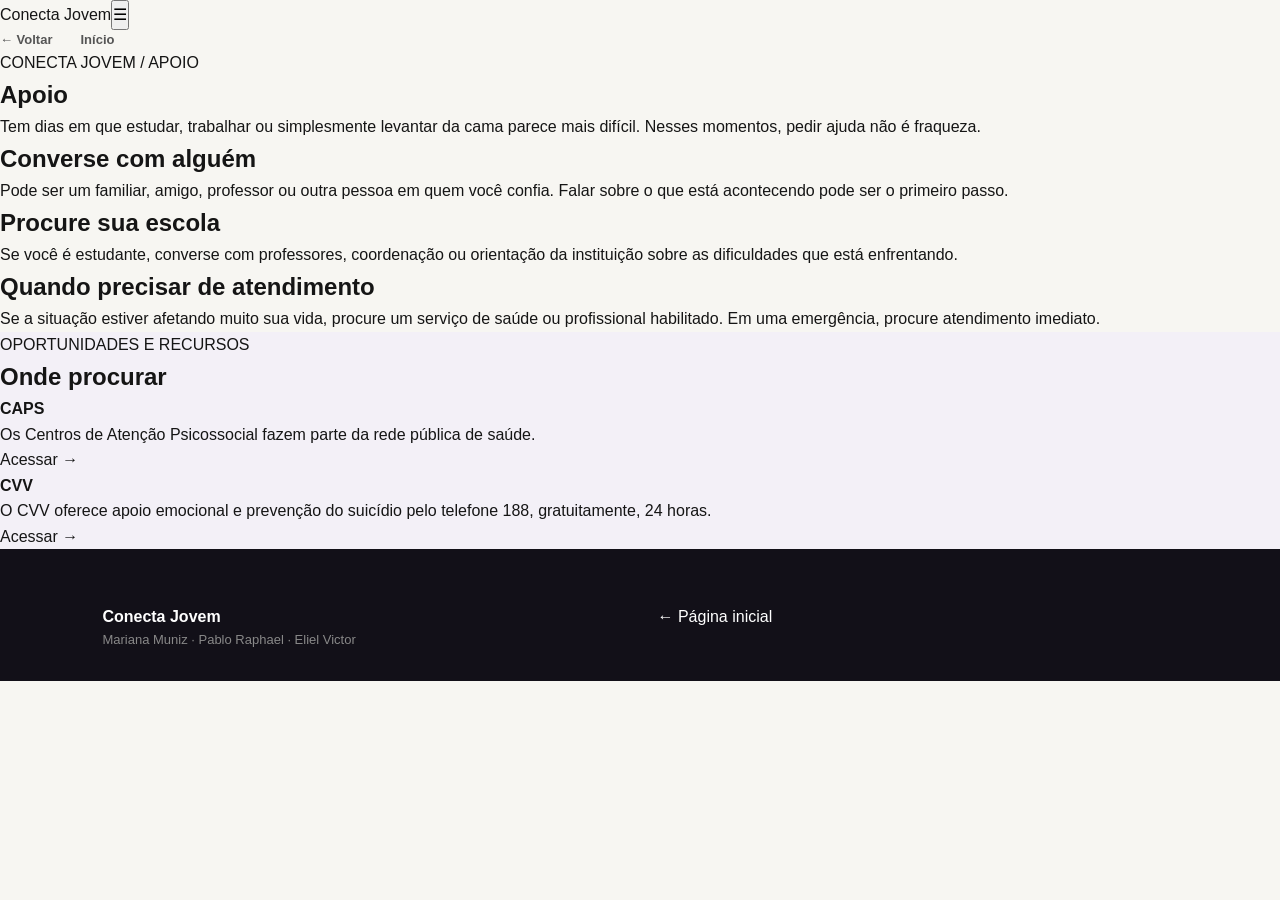
==== apoio.html @ 46959225 "Add files via upload" ====
<!DOCTYPE html>
<html lang="pt-BR"><head><meta charset="UTF-8"><meta name="viewport" content="width=device-width,initial-scale=1.0">
<title>Apoio · Conecta Jovem</title><link rel="stylesheet" href="style.css"></head>
<body>
<header><a class="brand" href="index.html">Conecta Jovem</a><button class="hamb" onclick="document.querySelector('nav').classList.toggle('open')">☰</button>
<nav><a href="index.html#caminhos">← Voltar</a><a href="index.html">Início</a></nav></header>
<main><section class="inner-hero"><p class="tag">CONECTA JOVEM / APOIO</p><h1>Apoio</h1><p>Tem dias em que estudar, trabalhar ou simplesmente levantar da cama parece mais difícil. Nesses momentos, pedir ajuda não é fraqueza.</p></section>
<div class="content-wrap"><section class="content-section"><h2>Converse com alguém</h2><p>Pode ser um familiar, amigo, professor ou outra pessoa em quem você confia. Falar sobre o que está acontecendo pode ser o primeiro passo.</p></section><section class="content-section"><h2>Procure sua escola</h2><p>Se você é estudante, converse com professores, coordenação ou orientação da instituição sobre as dificuldades que está enfrentando.</p></section><section class="content-section"><h2>Quando precisar de atendimento</h2><p>Se a situação estiver afetando muito sua vida, procure um serviço de saúde ou profissional habilitado. Em uma emergência, procure atendimento imediato.</p></section><section class="opportunities"><p class="tag">OPORTUNIDADES E RECURSOS</p><h2>Onde procurar</h2><div class="op"><div><b>CAPS</b><p>Os Centros de Atenção Psicossocial fazem parte da rede pública de saúde.</p></div><a href="https://www.gov.br/saude/pt-br/composicao/saes/desmad/caps" target="_blank" rel="noopener">Acessar →</a></div><div class="op"><div><b>CVV</b><p>O CVV oferece apoio emocional e prevenção do suicídio pelo telefone 188, gratuitamente, 24 horas.</p></div><a href="https://www.cvv.org.br/" target="_blank" rel="noopener">Acessar →</a></div></section></div></main>
<footer><div><b>Conecta Jovem</b><p>Mariana Muniz · Pablo Raphael · Eliel Victor</p></div><a href="index.html">← Página inicial</a></footer>
</body></html>
---- style.css ----
*{box-sizing:border-box;margin:0;padding:0}
:root{--bg:#f7f6f2;--ink:#151515;--muted:#666;--accent:#8b5cf6;--accent2:#c4a1ff;--dark:#121018;--card:#fff;--line:#ddd8e5}
html{scroll-behavior:smooth}
body{font-family:Inter,Arial,sans-serif;background:var(--bg);color:var(--ink);line-height:1.6}
a{text-decoration:none;color:inherit}
button{font:inherit}
.header{height:76px;display:flex;align-items:center;justify-content:space-between;padding:0 6%;position:sticky;top:0;background:rgba(247,246,242,.92);backdrop-filter:blur(14px);z-index:20;border-bottom:1px solid rgba(0,0,0,.06)}
.logo{font-weight:800;font-size:19px;letter-spacing:-.6px}.logo span{color:var(--accent);margin-right:6px}
nav{display:flex;gap:28px;font-size:13px;font-weight:600;color:#555}nav a:hover{color:var(--accent)}
.menu-btn{display:none;border:0;background:none;font-size:25px}
.hero{min-height:calc(100vh - 76px);display:grid;grid-template-columns:1.15fr .85fr;align-items:center;padding:70px 8%;gap:50px;overflow:hidden}
.eyebrow,.section-tag{font-size:11px;letter-spacing:2px;font-weight:800;color:var(--accent);margin-bottom:18px}
.hero h1{font-size:clamp(42px,6vw,78px);line-height:1.02;letter-spacing:-4px;max-width:850px}.hero h1 span,h2 span{color:var(--accent)}
.hero p{max-width:650px;color:#666;font-size:17px;margin:25px 0 30px}
.hero-actions{display:flex;gap:12px;flex-wrap:wrap}.btn{display:inline-block;padding:14px 21px;border-radius:12px;font-weight:700;font-size:14px;transition:.2s}.btn:hover{transform:translateY(-2px)}
.primary{background:var(--ink);color:#fff}.secondary{border:1px solid #ccc;background:#fff}.light{background:#fff;color:#151515}
.hero-stats{display:flex;gap:42px;margin-top:50px}.hero-stats strong{display:block;font-size:26px}.hero-stats small{color:#777}
.hero-art{height:500px;position:relative;display:flex;align-items:center;justify-content:center}.orb{position:absolute;border-radius:50%;filter:blur(1px)}.orb1{width:370px;height:370px;background:linear-gradient(145deg,#e9ddff,#b68cff);right:8%;top:12%;opacity:.8}.orb2{width:210px;height:210px;background:#19151f;left:8%;bottom:7%}
.quote-card{position:relative;width:min(330px,80%);padding:35px;background:rgba(255,255,255,.9);box-shadow:0 25px 70px rgba(40,20,70,.18);border-radius:20px;transform:rotate(-4deg)}.quote-card>span{font-size:65px;color:var(--accent);line-height:.5}.quote-card p{font-size:20px;font-weight:700;line-height:1.3;color:#222}.quote-card .line{height:1px;background:#ddd;margin:25px 0 12px}.quote-card small{font-size:9px;letter-spacing:2px;font-weight:800}
.section{padding:110px 8%}.problem{background:#fff}.two-col{display:grid;grid-template-columns:1fr 1fr;gap:90px;align-items:start}.two-col h2,.section-head h2{font-size:clamp(34px,4.2vw,58px);line-height:1.05;letter-spacing:-2.5px}.lead{font-size:19px;font-weight:600;margin-bottom:18px}.two-col p:not(.lead){color:#666}
.factor-grid{display:grid;grid-template-columns:repeat(3,1fr);gap:12px;margin-top:65px}.factor{padding:25px;border:1px solid var(--line);border-radius:16px;display:flex;flex-direction:column;font-size:24px;background:#fafafa}.factor b{font-size:15px;margin-top:13px}.factor small{font-size:12px;color:#888}
.dark{background:var(--dark);color:#fff}.dark .section-tag{color:#b997ff}.section-head{display:flex;justify-content:space-between;gap:50px;align-items:end;margin-bottom:45px}.section-head p{max-width:390px;color:#aaa}
.path-grid{display:grid;grid-template-columns:repeat(3,1fr);gap:14px}.path-card{border:1px solid #302a39;background:#1b1721;color:#fff;text-align:left;padding:30px;border-radius:17px;cursor:pointer;transition:.25s}.path-card:hover{border-color:#9a6bff;transform:translateY(-4px);background:#211b2a}.path-card:first-letter{font-size:28px}.path-card strong{display:block;font-size:19px;margin-top:22px}.path-card small{color:#9e98a8}
.result-box{display:flex;gap:20px;align-items:center;margin-top:30px;padding:25px;border-radius:16px;background:#1b1721;border:1px dashed #4a4056}.result-icon{width:48px;height:48px;border-radius:14px;background:#2c2338;display:grid;place-items:center;color:#b997ff}.result-box small{font-size:9px;letter-spacing:1.5px;color:#9e98a8}.result-box h3{margin:2px 0}.result-box p{color:#aaa;font-size:14px}
.opportunities{background:#f3f0f7}.idea-list{display:grid;grid-template-columns:1fr 1fr;gap:0;margin-top:55px}.idea-list article{display:flex;gap:22px;padding:30px 15px;border-top:1px solid #d8d1df}.idea-list span{font-size:12px;color:var(--accent);font-weight:800}.idea-list h3{font-size:18px;margin-bottom:5px}.idea-list p{color:#777;font-size:14px}
.support{display:grid;grid-template-columns:1.5fr .8fr;gap:60px;background:#fff}.support-card{background:#17131d;color:#fff;border-radius:25px;padding:55px}.support-card h2{font-size:clamp(38px,5vw,65px);line-height:1.02;letter-spacing:-3px}.support-card p{max-width:700px;color:#b9b2c2;margin:25px 0}.support-note{font-size:11px;color:#8e8797;border-top:1px solid #39313f;padding-top:18px}.support-side{display:grid;gap:15px}.mini-card{padding:30px;border:1px solid var(--line);border-radius:18px}.mini-card strong{font-size:28px}.mini-card h3{margin:10px 0 3px}.mini-card p{color:#777;font-size:14px}
.project{background:#f7f6f2}.benefits{display:grid;grid-template-columns:repeat(4,1fr);gap:12px;margin-top:65px}.benefits div{background:#fff;border:1px solid var(--line);padding:25px;border-radius:15px}.benefits b{display:block;color:var(--accent);font-size:12px;margin-bottom:30px}.benefits span{font-weight:700}
.cta{padding:85px 8%;background:var(--accent);color:#fff;display:flex;justify-content:space-between;align-items:center;gap:30px}.cta .section-tag{color:#ddd}.cta h2{font-size:clamp(28px,4vw,52px);line-height:1.05;letter-spacing:-2px}.cta h2 span{color:#fff}
footer{padding:55px 8% 30px;background:#121018;color:#fff;display:grid;grid-template-columns:1fr 1fr;gap:35px}footer p{color:#888;font-size:13px}.footer-links{display:flex;gap:22px;justify-content:flex-end;flex-wrap:wrap;color:#aaa;font-size:13px}.copy{grid-column:1/-1;border-top:1px solid #2a2630;padding-top:20px;font-size:11px}
.modal{display:none;position:fixed;inset:0;background:rgba(0,0,0,.6);z-index:50;align-items:center;justify-content:center;padding:20px}.modal.open{display:flex}.modal-box{background:#fff;border-radius:20px;padding:40px;max-width:520px;width:100%;position:relative}.modal-box button{position:absolute;right:18px;top:12px;border:0;background:none;font-size:30px;cursor:pointer}.modal-box h3{font-size:28px;margin-bottom:10px}.modal-box p{color:#666}
@media(max-width:800px){nav{display:none;position:absolute;top:76px;left:0;right:0;background:#fff;padding:20px 8%;flex-direction:column;gap:16px;box-shadow:0 15px 30px #0001}.header nav.show{display:flex}.menu-btn{display:block}.hero{grid-template-columns:1fr;padding-top:55px}.hero-art{height:350px}.two-col,.support{grid-template-columns:1fr;gap:35px}.factor-grid,.path-grid{grid-template-columns:1fr 1fr}.section-head{display:block}.section-head p{margin-top:20px}.idea-list{grid-template-columns:1fr}.benefits{grid-template-columns:1fr 1fr}.cta{display:block}.cta .btn{margin-top:25px}footer{grid-template-columns:1fr}.footer-links{justify-content:flex-start}.copy{grid-column:auto}}
@media(max-width:500px){.hero{padding-left:6%;padding-right:6%}.section{padding:75px 6%}.factor-grid,.path-grid,.benefits{grid-template-columns:1fr}.hero h1{letter-spacing:-2.5px}.hero-stats{gap:20px}.support-card{padding:35px 25px}}
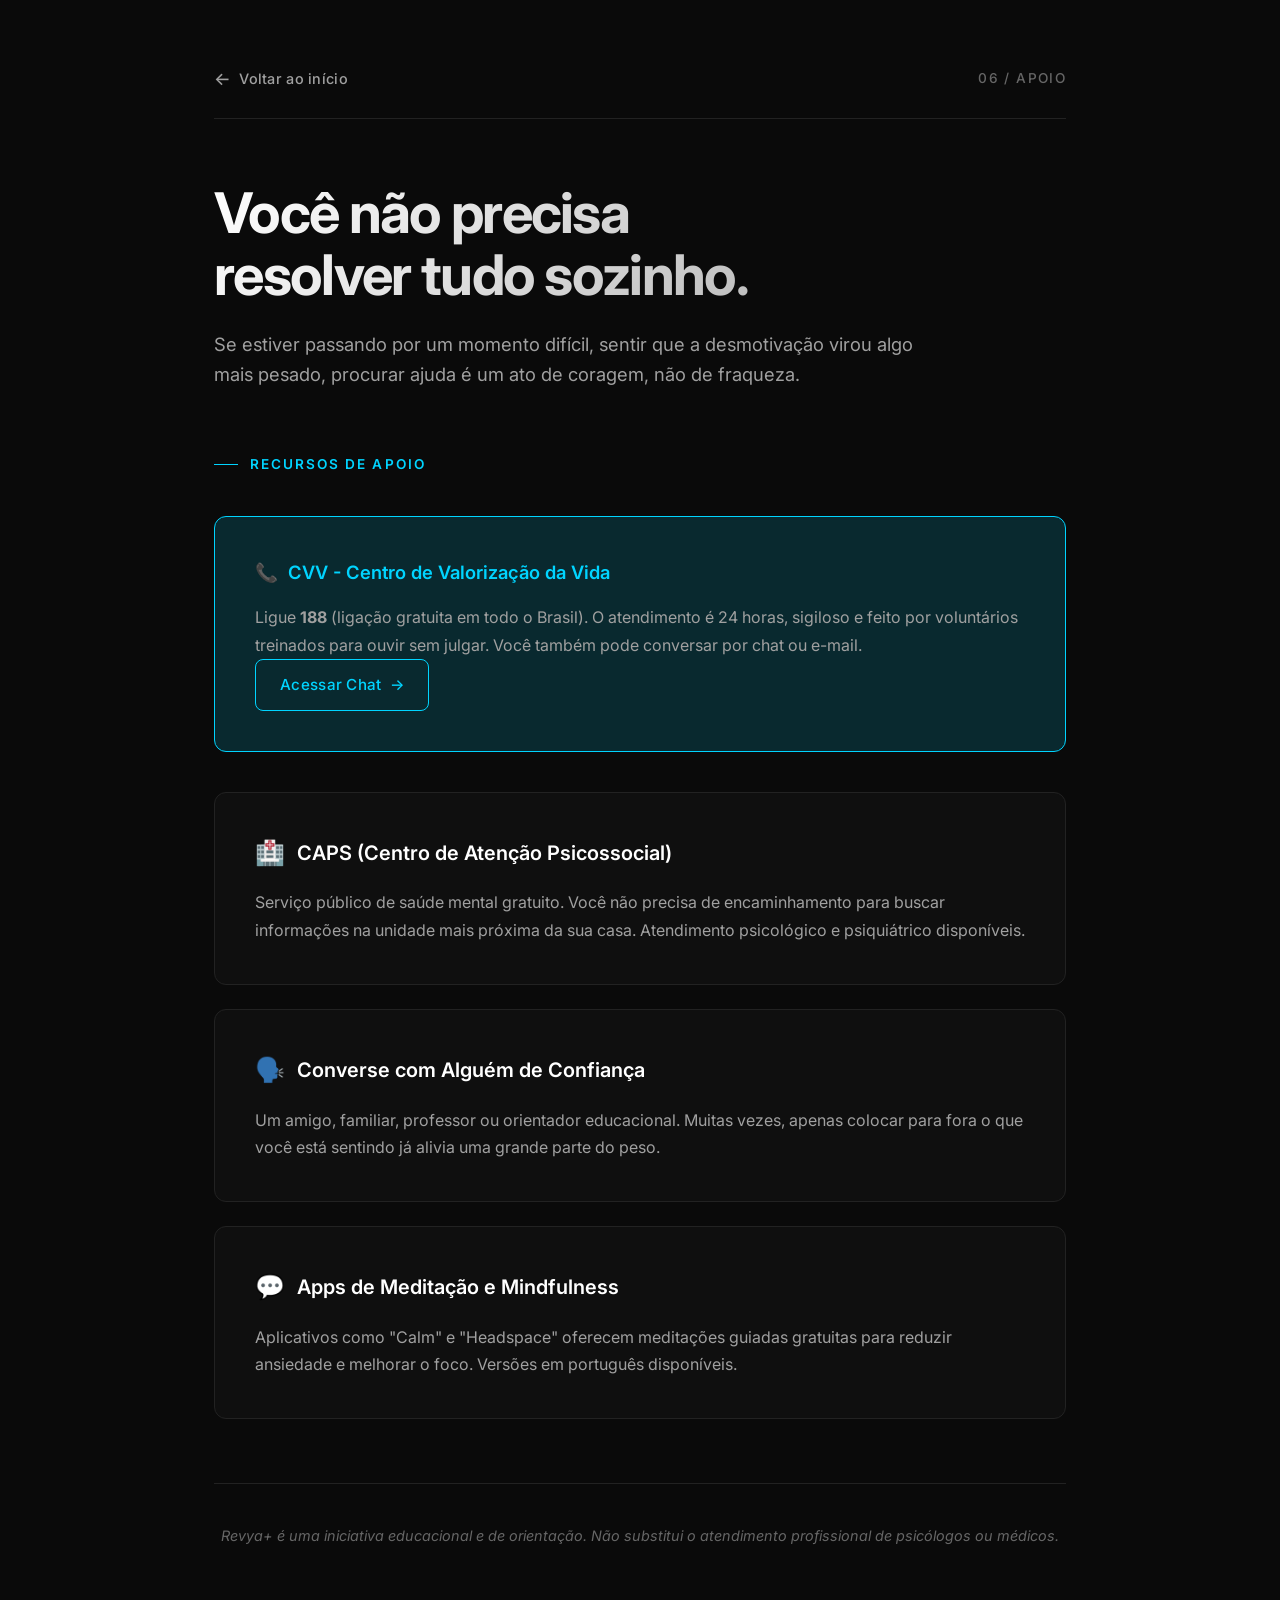
==== commit 1b2ca2a6: "Update apoio.html" ====
--- a/apoio.html
+++ b/apoio.html
@@ -1,10 +1,52 @@
 <!DOCTYPE html>
-<html lang="pt-BR"><head><meta charset="UTF-8"><meta name="viewport" content="width=device-width,initial-scale=1.0">
-<title>Apoio · Conecta Jovem</title><link rel="stylesheet" href="style.css"></head>
+<html lang="pt-BR">
+<head>
+    <meta charset="UTF-8">
+    <meta name="viewport" content="width=device-width, initial-scale=1.0">
+    <meta name="description" content="Recursos de apoio e saúde mental">
+    <title>Apoio | Revya+</title>
+    <link rel="stylesheet" href="style.css">
+</head>
 <body>
-<header><a class="brand" href="index.html">Conecta Jovem</a><button class="hamb" onclick="document.querySelector('nav').classList.toggle('open')">☰</button>
-<nav><a href="index.html#caminhos">← Voltar</a><a href="index.html">Início</a></nav></header>
-<main><section class="inner-hero"><p class="tag">CONECTA JOVEM / APOIO</p><h1>Apoio</h1><p>Tem dias em que estudar, trabalhar ou simplesmente levantar da cama parece mais difícil. Nesses momentos, pedir ajuda não é fraqueza.</p></section>
-<div class="content-wrap"><section class="content-section"><h2>Converse com alguém</h2><p>Pode ser um familiar, amigo, professor ou outra pessoa em quem você confia. Falar sobre o que está acontecendo pode ser o primeiro passo.</p></section><section class="content-section"><h2>Procure sua escola</h2><p>Se você é estudante, converse com professores, coordenação ou orientação da instituição sobre as dificuldades que está enfrentando.</p></section><section class="content-section"><h2>Quando precisar de atendimento</h2><p>Se a situação estiver afetando muito sua vida, procure um serviço de saúde ou profissional habilitado. Em uma emergência, procure atendimento imediato.</p></section><section class="opportunities"><p class="tag">OPORTUNIDADES E RECURSOS</p><h2>Onde procurar</h2><div class="op"><div><b>CAPS</b><p>Os Centros de Atenção Psicossocial fazem parte da rede pública de saúde.</p></div><a href="https://www.gov.br/saude/pt-br/composicao/saes/desmad/caps" target="_blank" rel="noopener">Acessar →</a></div><div class="op"><div><b>CVV</b><p>O CVV oferece apoio emocional e prevenção do suicídio pelo telefone 188, gratuitamente, 24 horas.</p></div><a href="https://www.cvv.org.br/" target="_blank" rel="noopener">Acessar →</a></div></section></div></main>
-<footer><div><b>Conecta Jovem</b><p>Mariana Muniz · Pablo Raphael · Eliel Victor</p></div><a href="index.html">← Página inicial</a></footer>
-</body></html>+    <div class="container">
+        <nav class="nav-header">
+            <a href="index.html" class="back-link">Voltar ao início</a>
+            <span class="page-indicator">06 / Apoio</span>
+        </nav>
+
+        <section class="hero">
+            <h1>Você não precisa<br>resolver tudo sozinho.</h1>
+            <p class="subtitle">Se estiver passando por um momento difícil, sentir que a desmotivação virou algo mais pesado, procurar ajuda é um ato de coragem, não de fraqueza.</p>
+        </section>
+
+        <section class="section">
+            <h2 class="section-title">Recursos de Apoio</h2>
+            
+            <div class="callout">
+                <h3><span>📞</span> CVV - Centro de Valorização da Vida</h3>
+                <p>Ligue <strong>188</strong> (ligação gratuita em todo o Brasil). O atendimento é 24 horas, sigiloso e feito por voluntários treinados para ouvir sem julgar. Você também pode conversar por chat ou e-mail.</p>
+                <a href="https://www.cvv.org.br/" target="_blank" class="btn-primary">Acessar Chat</a>
+            </div>
+
+            <div class="content-card">
+                <h3><span class="icon">🏥</span> CAPS (Centro de Atenção Psicossocial)</h3>
+                <p>Serviço público de saúde mental gratuito. Você não precisa de encaminhamento para buscar informações na unidade mais próxima da sua casa. Atendimento psicológico e psiquiátrico disponíveis.</p>
+            </div>
+
+            <div class="content-card">
+                <h3><span class="icon">🗣️</span> Converse com Alguém de Confiança</h3>
+                <p>Um amigo, familiar, professor ou orientador educacional. Muitas vezes, apenas colocar para fora o que você está sentindo já alivia uma grande parte do peso.</p>
+            </div>
+
+            <div class="content-card">
+                <h3><span class="icon">💬</span> Apps de Meditação e Mindfulness</h3>
+                <p>Aplicativos como "Calm" e "Headspace" oferecem meditações guiadas gratuitas para reduzir ansiedade e melhorar o foco. Versões em português disponíveis.</p>
+            </div>
+        </section>
+
+        <footer>
+            <p><em>Revya+ é uma iniciativa educacional e de orientação. Não substitui o atendimento profissional de psicólogos ou médicos.</em></p>
+        </footer>
+    </div>
+</body>
+</html>
--- a/style.css
+++ b/style.css
@@ -1,32 +1,367 @@
-*{box-sizing:border-box;margin:0;padding:0}
-:root{--bg:#f7f6f2;--ink:#151515;--muted:#666;--accent:#8b5cf6;--accent2:#c4a1ff;--dark:#121018;--card:#fff;--line:#ddd8e5}
-html{scroll-behavior:smooth}
-body{font-family:Inter,Arial,sans-serif;background:var(--bg);color:var(--ink);line-height:1.6}
-a{text-decoration:none;color:inherit}
-button{font:inherit}
-.header{height:76px;display:flex;align-items:center;justify-content:space-between;padding:0 6%;position:sticky;top:0;background:rgba(247,246,242,.92);backdrop-filter:blur(14px);z-index:20;border-bottom:1px solid rgba(0,0,0,.06)}
-.logo{font-weight:800;font-size:19px;letter-spacing:-.6px}.logo span{color:var(--accent);margin-right:6px}
-nav{display:flex;gap:28px;font-size:13px;font-weight:600;color:#555}nav a:hover{color:var(--accent)}
-.menu-btn{display:none;border:0;background:none;font-size:25px}
-.hero{min-height:calc(100vh - 76px);display:grid;grid-template-columns:1.15fr .85fr;align-items:center;padding:70px 8%;gap:50px;overflow:hidden}
-.eyebrow,.section-tag{font-size:11px;letter-spacing:2px;font-weight:800;color:var(--accent);margin-bottom:18px}
-.hero h1{font-size:clamp(42px,6vw,78px);line-height:1.02;letter-spacing:-4px;max-width:850px}.hero h1 span,h2 span{color:var(--accent)}
-.hero p{max-width:650px;color:#666;font-size:17px;margin:25px 0 30px}
-.hero-actions{display:flex;gap:12px;flex-wrap:wrap}.btn{display:inline-block;padding:14px 21px;border-radius:12px;font-weight:700;font-size:14px;transition:.2s}.btn:hover{transform:translateY(-2px)}
-.primary{background:var(--ink);color:#fff}.secondary{border:1px solid #ccc;background:#fff}.light{background:#fff;color:#151515}
-.hero-stats{display:flex;gap:42px;margin-top:50px}.hero-stats strong{display:block;font-size:26px}.hero-stats small{color:#777}
-.hero-art{height:500px;position:relative;display:flex;align-items:center;justify-content:center}.orb{position:absolute;border-radius:50%;filter:blur(1px)}.orb1{width:370px;height:370px;background:linear-gradient(145deg,#e9ddff,#b68cff);right:8%;top:12%;opacity:.8}.orb2{width:210px;height:210px;background:#19151f;left:8%;bottom:7%}
-.quote-card{position:relative;width:min(330px,80%);padding:35px;background:rgba(255,255,255,.9);box-shadow:0 25px 70px rgba(40,20,70,.18);border-radius:20px;transform:rotate(-4deg)}.quote-card>span{font-size:65px;color:var(--accent);line-height:.5}.quote-card p{font-size:20px;font-weight:700;line-height:1.3;color:#222}.quote-card .line{height:1px;background:#ddd;margin:25px 0 12px}.quote-card small{font-size:9px;letter-spacing:2px;font-weight:800}
-.section{padding:110px 8%}.problem{background:#fff}.two-col{display:grid;grid-template-columns:1fr 1fr;gap:90px;align-items:start}.two-col h2,.section-head h2{font-size:clamp(34px,4.2vw,58px);line-height:1.05;letter-spacing:-2.5px}.lead{font-size:19px;font-weight:600;margin-bottom:18px}.two-col p:not(.lead){color:#666}
-.factor-grid{display:grid;grid-template-columns:repeat(3,1fr);gap:12px;margin-top:65px}.factor{padding:25px;border:1px solid var(--line);border-radius:16px;display:flex;flex-direction:column;font-size:24px;background:#fafafa}.factor b{font-size:15px;margin-top:13px}.factor small{font-size:12px;color:#888}
-.dark{background:var(--dark);color:#fff}.dark .section-tag{color:#b997ff}.section-head{display:flex;justify-content:space-between;gap:50px;align-items:end;margin-bottom:45px}.section-head p{max-width:390px;color:#aaa}
-.path-grid{display:grid;grid-template-columns:repeat(3,1fr);gap:14px}.path-card{border:1px solid #302a39;background:#1b1721;color:#fff;text-align:left;padding:30px;border-radius:17px;cursor:pointer;transition:.25s}.path-card:hover{border-color:#9a6bff;transform:translateY(-4px);background:#211b2a}.path-card:first-letter{font-size:28px}.path-card strong{display:block;font-size:19px;margin-top:22px}.path-card small{color:#9e98a8}
-.result-box{display:flex;gap:20px;align-items:center;margin-top:30px;padding:25px;border-radius:16px;background:#1b1721;border:1px dashed #4a4056}.result-icon{width:48px;height:48px;border-radius:14px;background:#2c2338;display:grid;place-items:center;color:#b997ff}.result-box small{font-size:9px;letter-spacing:1.5px;color:#9e98a8}.result-box h3{margin:2px 0}.result-box p{color:#aaa;font-size:14px}
-.opportunities{background:#f3f0f7}.idea-list{display:grid;grid-template-columns:1fr 1fr;gap:0;margin-top:55px}.idea-list article{display:flex;gap:22px;padding:30px 15px;border-top:1px solid #d8d1df}.idea-list span{font-size:12px;color:var(--accent);font-weight:800}.idea-list h3{font-size:18px;margin-bottom:5px}.idea-list p{color:#777;font-size:14px}
-.support{display:grid;grid-template-columns:1.5fr .8fr;gap:60px;background:#fff}.support-card{background:#17131d;color:#fff;border-radius:25px;padding:55px}.support-card h2{font-size:clamp(38px,5vw,65px);line-height:1.02;letter-spacing:-3px}.support-card p{max-width:700px;color:#b9b2c2;margin:25px 0}.support-note{font-size:11px;color:#8e8797;border-top:1px solid #39313f;padding-top:18px}.support-side{display:grid;gap:15px}.mini-card{padding:30px;border:1px solid var(--line);border-radius:18px}.mini-card strong{font-size:28px}.mini-card h3{margin:10px 0 3px}.mini-card p{color:#777;font-size:14px}
-.project{background:#f7f6f2}.benefits{display:grid;grid-template-columns:repeat(4,1fr);gap:12px;margin-top:65px}.benefits div{background:#fff;border:1px solid var(--line);padding:25px;border-radius:15px}.benefits b{display:block;color:var(--accent);font-size:12px;margin-bottom:30px}.benefits span{font-weight:700}
-.cta{padding:85px 8%;background:var(--accent);color:#fff;display:flex;justify-content:space-between;align-items:center;gap:30px}.cta .section-tag{color:#ddd}.cta h2{font-size:clamp(28px,4vw,52px);line-height:1.05;letter-spacing:-2px}.cta h2 span{color:#fff}
-footer{padding:55px 8% 30px;background:#121018;color:#fff;display:grid;grid-template-columns:1fr 1fr;gap:35px}footer p{color:#888;font-size:13px}.footer-links{display:flex;gap:22px;justify-content:flex-end;flex-wrap:wrap;color:#aaa;font-size:13px}.copy{grid-column:1/-1;border-top:1px solid #2a2630;padding-top:20px;font-size:11px}
-.modal{display:none;position:fixed;inset:0;background:rgba(0,0,0,.6);z-index:50;align-items:center;justify-content:center;padding:20px}.modal.open{display:flex}.modal-box{background:#fff;border-radius:20px;padding:40px;max-width:520px;width:100%;position:relative}.modal-box button{position:absolute;right:18px;top:12px;border:0;background:none;font-size:30px;cursor:pointer}.modal-box h3{font-size:28px;margin-bottom:10px}.modal-box p{color:#666}
-@media(max-width:800px){nav{display:none;position:absolute;top:76px;left:0;right:0;background:#fff;padding:20px 8%;flex-direction:column;gap:16px;box-shadow:0 15px 30px #0001}.header nav.show{display:flex}.menu-btn{display:block}.hero{grid-template-columns:1fr;padding-top:55px}.hero-art{height:350px}.two-col,.support{grid-template-columns:1fr;gap:35px}.factor-grid,.path-grid{grid-template-columns:1fr 1fr}.section-head{display:block}.section-head p{margin-top:20px}.idea-list{grid-template-columns:1fr}.benefits{grid-template-columns:1fr 1fr}.cta{display:block}.cta .btn{margin-top:25px}footer{grid-template-columns:1fr}.footer-links{justify-content:flex-start}.copy{grid-column:auto}}
-@media(max-width:500px){.hero{padding-left:6%;padding-right:6%}.section{padding:75px 6%}.factor-grid,.path-grid,.benefits{grid-template-columns:1fr}.hero h1{letter-spacing:-2.5px}.hero-stats{gap:20px}.support-card{padding:35px 25px}}
+/* ===================================
+   DESMOTIVA-O | Design System
+   Moderno • Minimalista • Tecnológico
+   =================================== */
+
+@import url('https://fonts.googleapis.com/css2?family=Inter:wght@300;400;500;600;700&display=swap');
+
+:root {
+  /* Paleta Principal */
+  --bg-primary: #0A0A0A;
+  --bg-secondary: #111111;
+  --bg-tertiary: #1A1A1A;
+  --bg-card: #0F0F0F;
+  
+  /* Texto */
+  --text-primary: #FFFFFF;
+  --text-secondary: #A0A0A0;
+  --text-tertiary: #666666;
+  
+  /* Accent */
+  --accent: #00D4FF;
+  --accent-hover: #00B8E6;
+  --accent-glow: rgba(0, 212, 255, 0.15);
+  
+  /* Bordas e Divisores */
+  --border: #222222;
+  --border-hover: #333333;
+  
+  /* Espaçamento */
+  --spacing-xs: 8px;
+  --spacing-sm: 16px;
+  --spacing-md: 24px;
+  --spacing-lg: 40px;
+  --spacing-xl: 64px;
+  
+  /* Tipografia */
+  --font-main: 'Inter', -apple-system, BlinkMacSystemFont, 'Segoe UI', sans-serif;
+  
+  /* Transições */
+  --transition: all 0.2s cubic-bezier(0.4, 0, 0.2, 1);
+}
+
+* {
+  margin: 0;
+  padding: 0;
+  box-sizing: border-box;
+}
+
+html {
+  scroll-behavior: smooth;
+}
+
+body {
+  font-family: var(--font-main);
+  background-color: var(--bg-primary);
+  color: var(--text-primary);
+  line-height: 1.7;
+  font-weight: 400;
+  -webkit-font-smoothing: antialiased;
+  -moz-osx-font-smoothing: grayscale;
+}
+
+/* Container Principal */
+.container {
+  max-width: 900px;
+  margin: 0 auto;
+  padding: var(--spacing-xl) var(--spacing-md);
+}
+
+/* Navegação */
+.nav-header {
+  display: flex;
+  align-items: center;
+  justify-content: space-between;
+  margin-bottom: var(--spacing-xl);
+  padding-bottom: var(--spacing-md);
+  border-bottom: 1px solid var(--border);
+}
+
+.back-link {
+  display: inline-flex;
+  align-items: center;
+  gap: 8px;
+  color: var(--text-secondary);
+  text-decoration: none;
+  font-size: 0.9rem;
+  font-weight: 500;
+  transition: var(--transition);
+  letter-spacing: 0.02em;
+}
+
+.back-link:hover {
+  color: var(--accent);
+}
+
+.back-link::before {
+  content: "←";
+  font-size: 1.1rem;
+}
+
+.page-indicator {
+  font-size: 0.85rem;
+  color: var(--text-tertiary);
+  text-transform: uppercase;
+  letter-spacing: 0.1em;
+  font-weight: 500;
+}
+
+/* Hero Section */
+.hero {
+  margin-bottom: var(--spacing-xl);
+}
+
+.hero h1 {
+  font-size: clamp(2.5rem, 5vw, 3.5rem);
+  font-weight: 700;
+  line-height: 1.1;
+  letter-spacing: -0.03em;
+  margin-bottom: var(--spacing-md);
+  background: linear-gradient(135deg, var(--text-primary) 0%, var(--text-secondary) 100%);
+  -webkit-background-clip: text;
+  -webkit-text-fill-color: transparent;
+  background-clip: text;
+}
+
+.hero .subtitle {
+  font-size: 1.15rem;
+  color: var(--text-secondary);
+  line-height: 1.6;
+  max-width: 700px;
+  font-weight: 400;
+}
+
+/* Seções */
+.section {
+  margin-bottom: var(--spacing-xl);
+}
+
+.section-title {
+  font-size: 0.85rem;
+  color: var(--accent);
+  text-transform: uppercase;
+  letter-spacing: 0.15em;
+  font-weight: 600;
+  margin-bottom: var(--spacing-lg);
+  display: flex;
+  align-items: center;
+  gap: 12px;
+}
+
+.section-title::before {
+  content: "";
+  width: 24px;
+  height: 1px;
+  background: var(--accent);
+}
+
+/* Cards de Conteúdo */
+.content-card {
+  background: var(--bg-card);
+  border: 1px solid var(--border);
+  border-radius: 12px;
+  padding: var(--spacing-lg);
+  margin-bottom: var(--spacing-md);
+  transition: var(--transition);
+  position: relative;
+  overflow: hidden;
+}
+
+.content-card::before {
+  content: "";
+  position: absolute;
+  top: 0;
+  left: 0;
+  width: 3px;
+  height: 100%;
+  background: var(--accent);
+  opacity: 0;
+  transition: var(--transition);
+}
+
+.content-card:hover {
+  border-color: var(--border-hover);
+  transform: translateY(-2px);
+}
+
+.content-card:hover::before {
+  opacity: 1;
+}
+
+.content-card h3 {
+  font-size: 1.25rem;
+  font-weight: 600;
+  margin-bottom: var(--spacing-sm);
+  color: var(--text-primary);
+  display: flex;
+  align-items: center;
+  gap: 12px;
+}
+
+.content-card h3 .icon {
+  font-size: 1.5rem;
+  filter: grayscale(0.3);
+}
+
+.content-card p {
+  color: var(--text-secondary);
+  line-height: 1.7;
+  font-size: 1rem;
+}
+
+/* Grid de Recursos */
+.resources-grid {
+  display: grid;
+  grid-template-columns: repeat(auto-fit, minmax(280px, 1fr));
+  gap: var(--spacing-md);
+  margin-top: var(--spacing-md);
+}
+
+.resource-card {
+  background: var(--bg-secondary);
+  border: 1px solid var(--border);
+  border-radius: 12px;
+  padding: var(--spacing-md);
+  transition: var(--transition);
+  display: flex;
+  flex-direction: column;
+}
+
+.resource-card:hover {
+  border-color: var(--accent);
+  background: var(--bg-tertiary);
+}
+
+.resource-card h4 {
+  font-size: 1.1rem;
+  font-weight: 600;
+  margin-bottom: var(--spacing-xs);
+  color: var(--text-primary);
+}
+
+.resource-card p {
+  color: var(--text-secondary);
+  font-size: 0.95rem;
+  line-height: 1.6;
+  margin-bottom: var(--spacing-md);
+  flex-grow: 1;
+}
+
+/* Botões */
+.btn-primary {
+  display: inline-flex;
+  align-items: center;
+  gap: 8px;
+  background: transparent;
+  color: var(--accent);
+  border: 1px solid var(--accent);
+  padding: 12px 24px;
+  border-radius: 8px;
+  text-decoration: none;
+  font-weight: 500;
+  font-size: 0.95rem;
+  transition: var(--transition);
+  letter-spacing: 0.02em;
+}
+
+.btn-primary:hover {
+  background: var(--accent);
+  color: var(--bg-primary);
+  transform: translateY(-1px);
+}
+
+.btn-primary::after {
+  content: "→";
+  transition: var(--transition);
+}
+
+.btn-primary:hover::after {
+  transform: translateX(4px);
+}
+
+/* Callout Box (para informações importantes) */
+.callout {
+  background: var(--accent-glow);
+  border: 1px solid var(--accent);
+  border-radius: 12px;
+  padding: var(--spacing-lg);
+  margin: var(--spacing-lg) 0;
+}
+
+.callout h3 {
+  color: var(--accent);
+  font-size: 1.15rem;
+  font-weight: 600;
+  margin-bottom: var(--spacing-sm);
+  display: flex;
+  align-items: center;
+  gap: 10px;
+}
+
+.callout p {
+  color: var(--text-secondary);
+  line-height: 1.7;
+}
+
+/* Footer */
+footer {
+  margin-top: var(--spacing-xl);
+  padding-top: var(--spacing-lg);
+  border-top: 1px solid var(--border);
+  text-align: center;
+}
+
+footer p {
+  color: var(--text-tertiary);
+  font-size: 0.9rem;
+  line-height: 1.6;
+}
+
+/* Responsivo */
+@media (max-width: 768px) {
+  .container {
+    padding: var(--spacing-lg) var(--spacing-sm);
+  }
+  
+  .hero h1 {
+    font-size: 2rem;
+  }
+  
+  .hero .subtitle {
+    font-size: 1rem;
+  }
+  
+  .content-card {
+    padding: var(--spacing-md);
+  }
+  
+  .resources-grid {
+    grid-template-columns: 1fr;
+  }
+  
+  .nav-header {
+    flex-direction: column;
+    align-items: flex-start;
+    gap: var(--spacing-sm);
+  }
+}
+
+/* Animações sutis */
+@keyframes fadeInUp {
+  from {
+    opacity: 0;
+    transform: translateY(20px);
+  }
+  to {
+    opacity: 1;
+    transform: translateY(0);
+  }
+}
+
+.hero, .content-card, .resource-card {
+  animation: fadeInUp 0.6s ease-out backwards;
+}
+
+.content-card:nth-child(1) { animation-delay: 0.1s; }
+.content-card:nth-child(2) { animation-delay: 0.2s; }
+.content-card:nth-child(3) { animation-delay: 0.3s; }
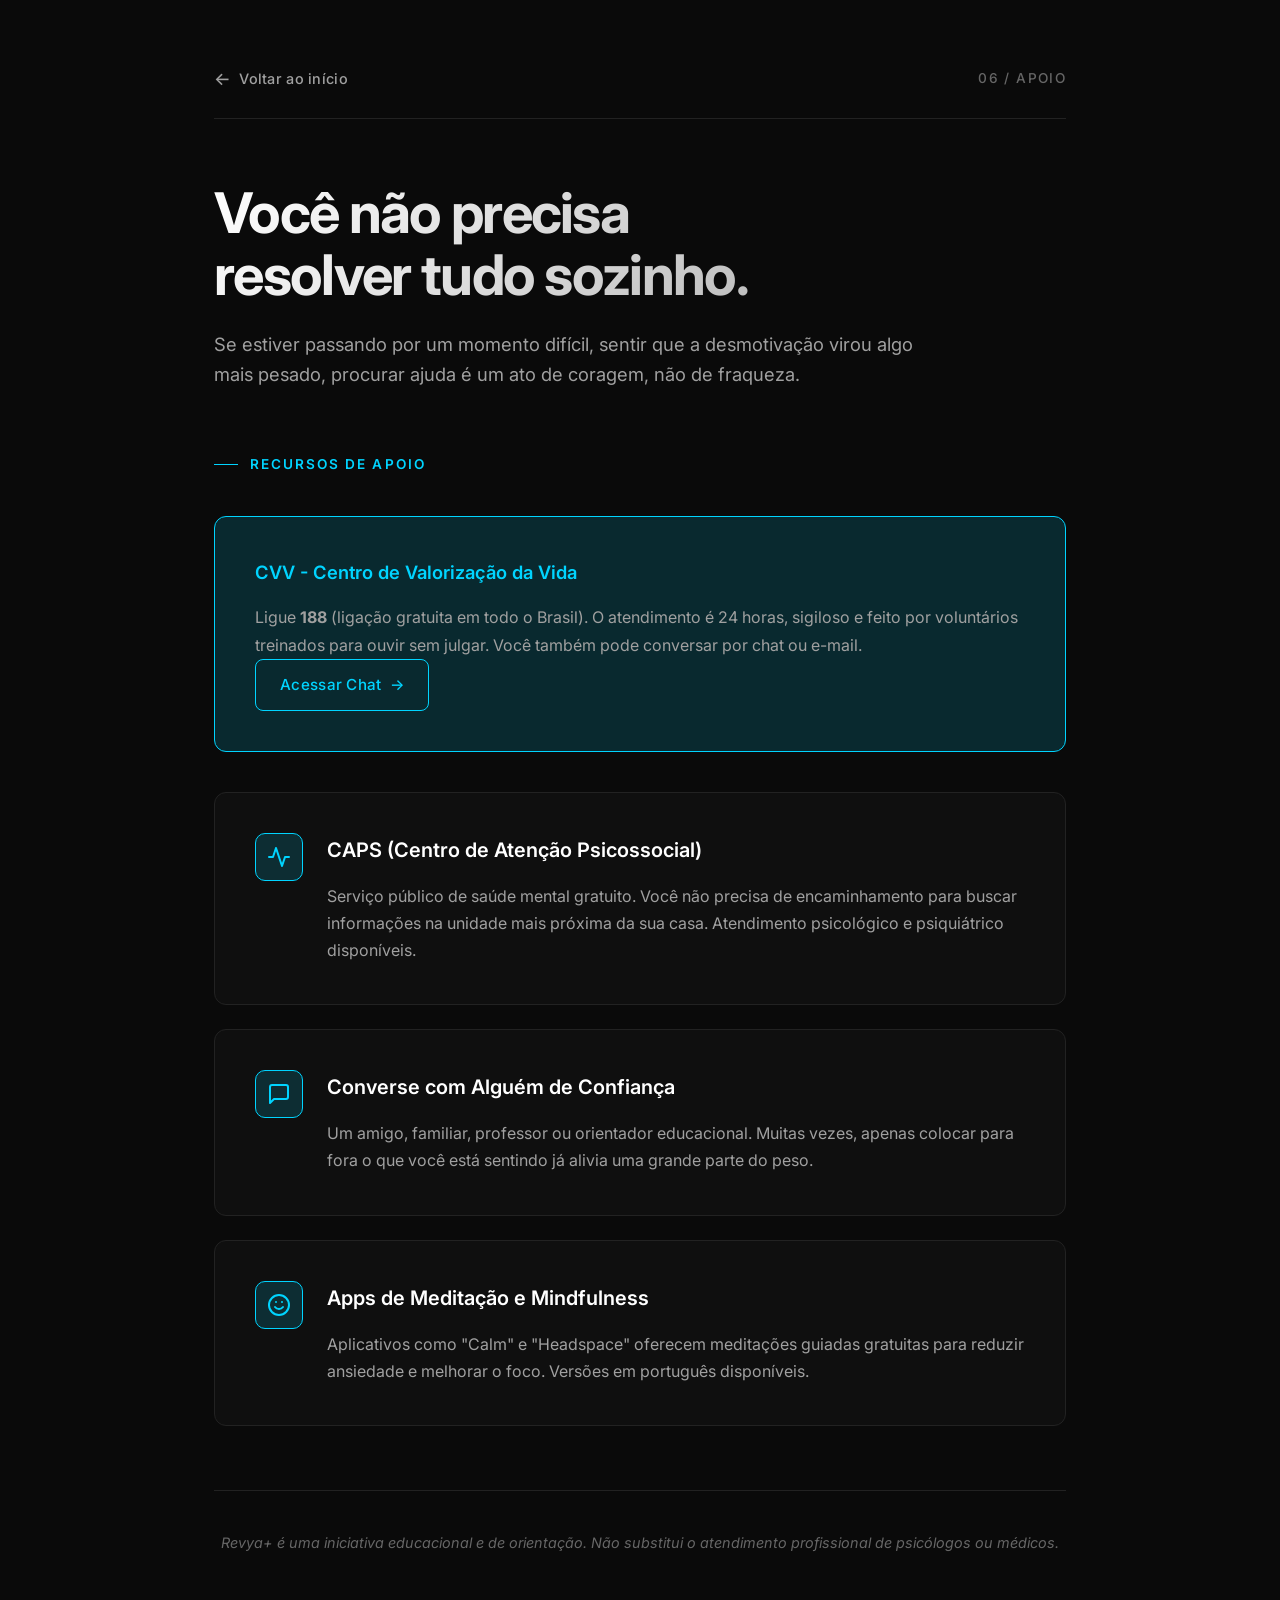
==== commit 179f6ef8: "Update apoio.html" ====
--- a/apoio.html
+++ b/apoio.html
@@ -23,24 +23,39 @@
             <h2 class="section-title">Recursos de Apoio</h2>
             
             <div class="callout">
-                <h3><span>📞</span> CVV - Centro de Valorização da Vida</h3>
+                <h3>CVV - Centro de Valorização da Vida</h3>
                 <p>Ligue <strong>188</strong> (ligação gratuita em todo o Brasil). O atendimento é 24 horas, sigiloso e feito por voluntários treinados para ouvir sem julgar. Você também pode conversar por chat ou e-mail.</p>
                 <a href="https://www.cvv.org.br/" target="_blank" class="btn-primary">Acessar Chat</a>
             </div>
 
             <div class="content-card">
-                <h3><span class="icon">🏥</span> CAPS (Centro de Atenção Psicossocial)</h3>
-                <p>Serviço público de saúde mental gratuito. Você não precisa de encaminhamento para buscar informações na unidade mais próxima da sua casa. Atendimento psicológico e psiquiátrico disponíveis.</p>
+                <div class="card-icon">
+                    <svg viewBox="0 0 24 24"><path d="M22 12h-4l-3 9L9 3l-3 9H2"/></svg>
+                </div>
+                <div class="card-content">
+                    <h3>CAPS (Centro de Atenção Psicossocial)</h3>
+                    <p>Serviço público de saúde mental gratuito. Você não precisa de encaminhamento para buscar informações na unidade mais próxima da sua casa. Atendimento psicológico e psiquiátrico disponíveis.</p>
+                </div>
             </div>
 
             <div class="content-card">
-                <h3><span class="icon">🗣️</span> Converse com Alguém de Confiança</h3>
-                <p>Um amigo, familiar, professor ou orientador educacional. Muitas vezes, apenas colocar para fora o que você está sentindo já alivia uma grande parte do peso.</p>
+                <div class="card-icon">
+                    <svg viewBox="0 0 24 24"><path d="M21 15a2 2 0 0 1-2 2H7l-4 4V5a2 2 0 0 1 2-2h14a2 2 0 0 1 2 2z"/></svg>
+                </div>
+                <div class="card-content">
+                    <h3>Converse com Alguém de Confiança</h3>
+                    <p>Um amigo, familiar, professor ou orientador educacional. Muitas vezes, apenas colocar para fora o que você está sentindo já alivia uma grande parte do peso.</p>
+                </div>
             </div>
 
             <div class="content-card">
-                <h3><span class="icon">💬</span> Apps de Meditação e Mindfulness</h3>
-                <p>Aplicativos como "Calm" e "Headspace" oferecem meditações guiadas gratuitas para reduzir ansiedade e melhorar o foco. Versões em português disponíveis.</p>
+                <div class="card-icon">
+                    <svg viewBox="0 0 24 24"><circle cx="12" cy="12" r="10"/><path d="M8 14s1.5 2 4 2 4-2 4-2"/><line x1="9" y1="9" x2="9.01" y2="9"/><line x1="15" y1="9" x2="15.01" y2="9"/></svg>
+                </div>
+                <div class="card-content">
+                    <h3>Apps de Meditação e Mindfulness</h3>
+                    <p>Aplicativos como "Calm" e "Headspace" oferecem meditações guiadas gratuitas para reduzir ansiedade e melhorar o foco. Versões em português disponíveis.</p>
+                </div>
             </div>
         </section>
 
--- a/style.css
+++ b/style.css
@@ -1,5 +1,5 @@
 /* ===================================
-   DESMOTIVA-O | Design System
+   REVYA+ | Design System
    Moderno • Minimalista • Tecnológico
    =================================== */
 
@@ -155,7 +155,7 @@
   background: var(--accent);
 }
 
-/* Cards de Conteúdo */
+/* Cards de Conteúdo - COM ÍCONES SVG */
 .content-card {
   background: var(--bg-card);
   border: 1px solid var(--border);
@@ -165,6 +165,8 @@
   transition: var(--transition);
   position: relative;
   overflow: hidden;
+  display: flex;
+  gap: var(--spacing-md);
 }
 
 .content-card::before {
@@ -188,19 +190,48 @@
   opacity: 1;
 }
 
+.card-icon {
+  flex-shrink: 0;
+  width: 48px;
+  height: 48px;
+  background: var(--accent-glow);
+  border: 1px solid var(--accent);
+  border-radius: 10px;
+  display: flex;
+  align-items: center;
+  justify-content: center;
+  transition: var(--transition);
+}
+
+.content-card:hover .card-icon {
+  background: var(--accent);
+  transform: scale(1.05);
+}
+
+.card-icon svg {
+  width: 24px;
+  height: 24px;
+  stroke: var(--accent);
+  fill: none;
+  stroke-width: 2;
+  stroke-linecap: round;
+  stroke-linejoin: round;
+  transition: var(--transition);
+}
+
+.content-card:hover .card-icon svg {
+  stroke: var(--bg-primary);
+}
+
+.card-content {
+  flex: 1;
+}
+
 .content-card h3 {
   font-size: 1.25rem;
   font-weight: 600;
   margin-bottom: var(--spacing-sm);
   color: var(--text-primary);
-  display: flex;
-  align-items: center;
-  gap: 12px;
-}
-
-.content-card h3 .icon {
-  font-size: 1.5rem;
-  filter: grayscale(0.3);
 }
 
 .content-card p {
@@ -279,7 +310,7 @@
   transform: translateX(4px);
 }
 
-/* Callout Box (para informações importantes) */
+/* Callout Box */
 .callout {
   background: var(--accent-glow);
   border: 1px solid var(--accent);
@@ -317,25 +348,187 @@
   line-height: 1.6;
 }
 
+/* ====================
+   PÁGINA PRINCIPAL
+   ==================== */
+
+/* Hero da Home */
+.home-hero {
+  text-align: center;
+  margin-bottom: var(--spacing-xl);
+  padding: var(--spacing-xl) 0;
+}
+
+.home-hero h1 {
+  font-size: clamp(3rem, 6vw, 4.5rem);
+  font-weight: 700;
+  line-height: 1.05;
+  letter-spacing: -0.04em;
+  margin-bottom: var(--spacing-md);
+  background: linear-gradient(135deg, var(--text-primary) 0%, var(--accent) 100%);
+  -webkit-background-clip: text;
+  -webkit-text-fill-color: transparent;
+  background-clip: text;
+}
+
+.home-hero .tagline {
+  font-size: 1.3rem;
+  color: var(--text-secondary);
+  line-height: 1.6;
+  max-width: 600px;
+  margin: 0 auto var(--spacing-lg);
+  font-weight: 300;
+}
+
+/* Grid de Categorias */
+.categories-grid {
+  display: grid;
+  grid-template-columns: repeat(auto-fit, minmax(250px, 1fr));
+  gap: var(--spacing-md);
+  margin-top: var(--spacing-lg);
+}
+
+.category-card {
+  background: var(--bg-card);
+  border: 1px solid var(--border);
+  border-radius: 12px;
+  padding: var(--spacing-lg);
+  text-decoration: none;
+  transition: var(--transition);
+  position: relative;
+  overflow: hidden;
+  display: flex;
+  flex-direction: column;
+}
+
+.category-card::before {
+  content: "";
+  position: absolute;
+  top: 0;
+  left: 0;
+  width: 100%;
+  height: 3px;
+  background: var(--accent);
+  transform: scaleX(0);
+  transform-origin: left;
+  transition: transform 0.3s ease;
+}
+
+.category-card:hover {
+  border-color: var(--accent);
+  transform: translateY(-4px);
+  background: var(--bg-secondary);
+}
+
+.category-card:hover::before {
+  transform: scaleX(1);
+}
+
+.category-number {
+  font-size: 0.85rem;
+  color: var(--accent);
+  font-weight: 600;
+  letter-spacing: 0.1em;
+  margin-bottom: var(--spacing-sm);
+}
+
+.category-card h3 {
+  font-size: 1.3rem;
+  font-weight: 600;
+  color: var(--text-primary);
+  margin-bottom: var(--spacing-sm);
+}
+
+.category-card p {
+  color: var(--text-secondary);
+  font-size: 0.95rem;
+  line-height: 1.6;
+  margin-bottom: var(--spacing-md);
+  flex-grow: 1;
+}
+
+.category-link {
+  color: var(--accent);
+  font-weight: 500;
+  font-size: 0.9rem;
+  display: inline-flex;
+  align-items: center;
+  gap: 6px;
+  transition: var(--transition);
+}
+
+.category-link::after {
+  content: "→";
+  transition: var(--transition);
+}
+
+.category-card:hover .category-link::after {
+  transform: translateX(4px);
+}
+
+/* Seção "Por que existe" */
+.why-section {
+  background: var(--bg-secondary);
+  border: 1px solid var(--border);
+  border-radius: 12px;
+  padding: var(--spacing-xl);
+  margin: var(--spacing-xl) 0;
+}
+
+.why-section h2 {
+  font-size: 1.8rem;
+  font-weight: 600;
+  margin-bottom: var(--spacing-md);
+  color: var(--text-primary);
+}
+
+.why-section p {
+  color: var(--text-secondary);
+  font-size: 1.05rem;
+  line-height: 1.7;
+  margin-bottom: var(--spacing-md);
+}
+
+.why-section ul {
+  list-style: none;
+  padding: 0;
+}
+
+.why-section li {
+  color: var(--text-secondary);
+  padding-left: 24px;
+  margin-bottom: 12px;
+  position: relative;
+}
+
+.why-section li::before {
+  content: "—";
+  position: absolute;
+  left: 0;
+  color: var(--accent);
+  font-weight: 600;
+}
+
 /* Responsivo */
 @media (max-width: 768px) {
   .container {
     padding: var(--spacing-lg) var(--spacing-sm);
   }
   
-  .hero h1 {
+  .hero h1, .home-hero h1 {
     font-size: 2rem;
   }
   
-  .hero .subtitle {
+  .hero .subtitle, .home-hero .tagline {
     font-size: 1rem;
   }
   
   .content-card {
     padding: var(--spacing-md);
-  }
-  
-  .resources-grid {
+    flex-direction: column;
+  }
+  
+  .resources-grid, .categories-grid {
     grid-template-columns: 1fr;
   }
   
@@ -343,6 +536,10 @@
     flex-direction: column;
     align-items: flex-start;
     gap: var(--spacing-sm);
+  }
+  
+  .why-section {
+    padding: var(--spacing-lg);
   }
 }
 
@@ -358,7 +555,7 @@
   }
 }
 
-.hero, .content-card, .resource-card {
+.hero, .content-card, .resource-card, .category-card {
   animation: fadeInUp 0.6s ease-out backwards;
 }
 
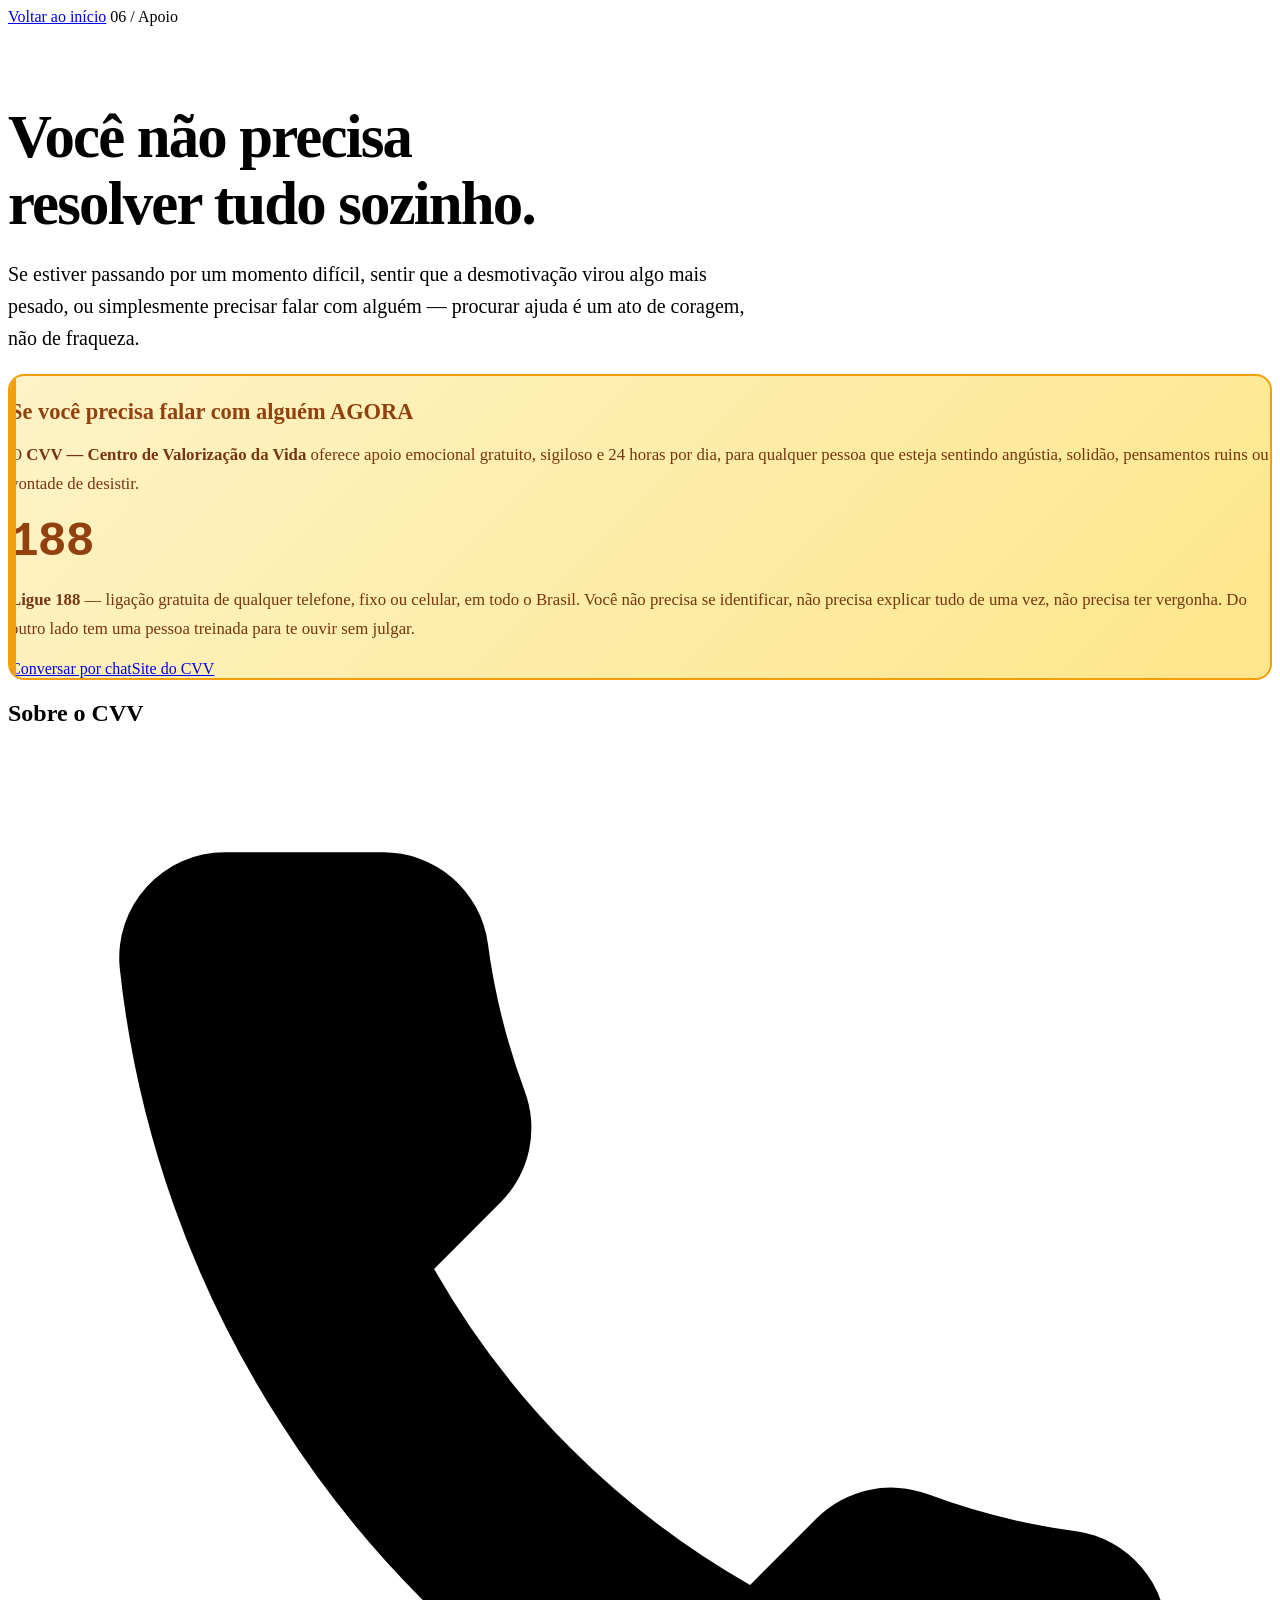
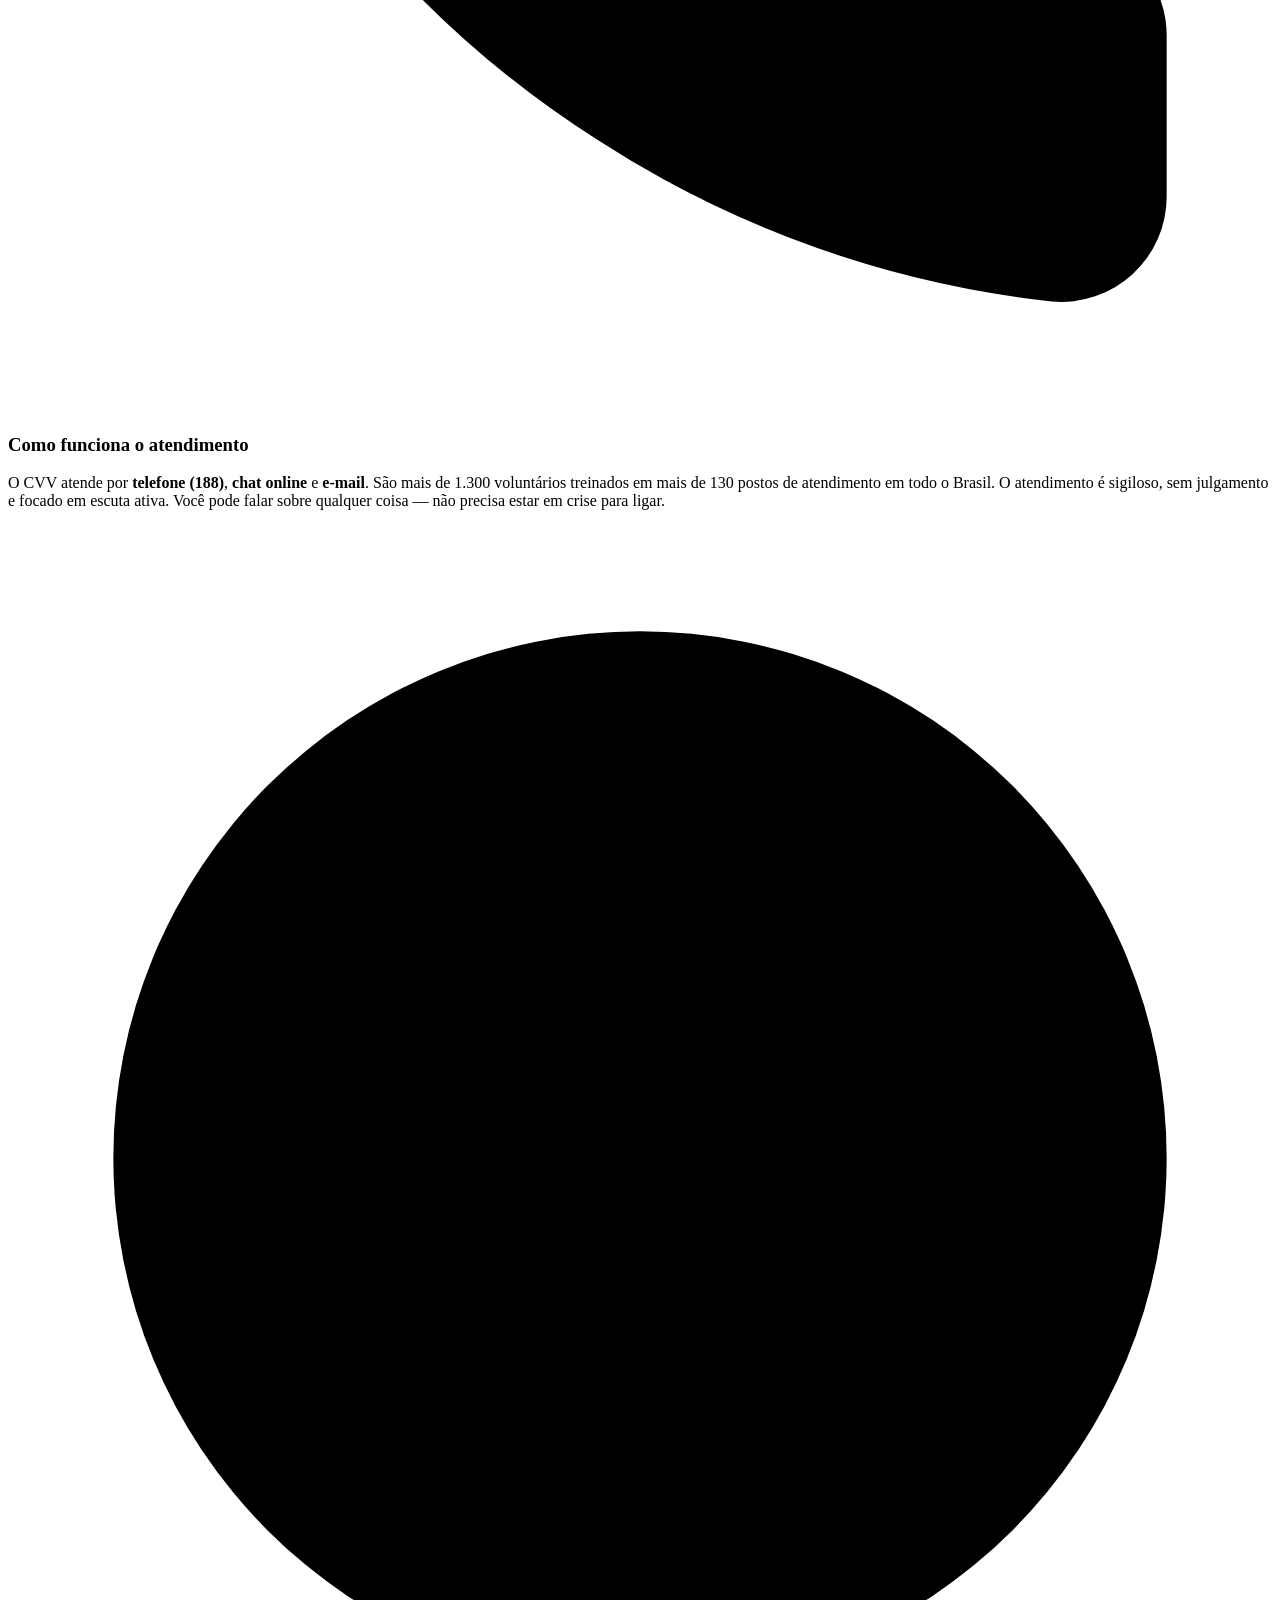
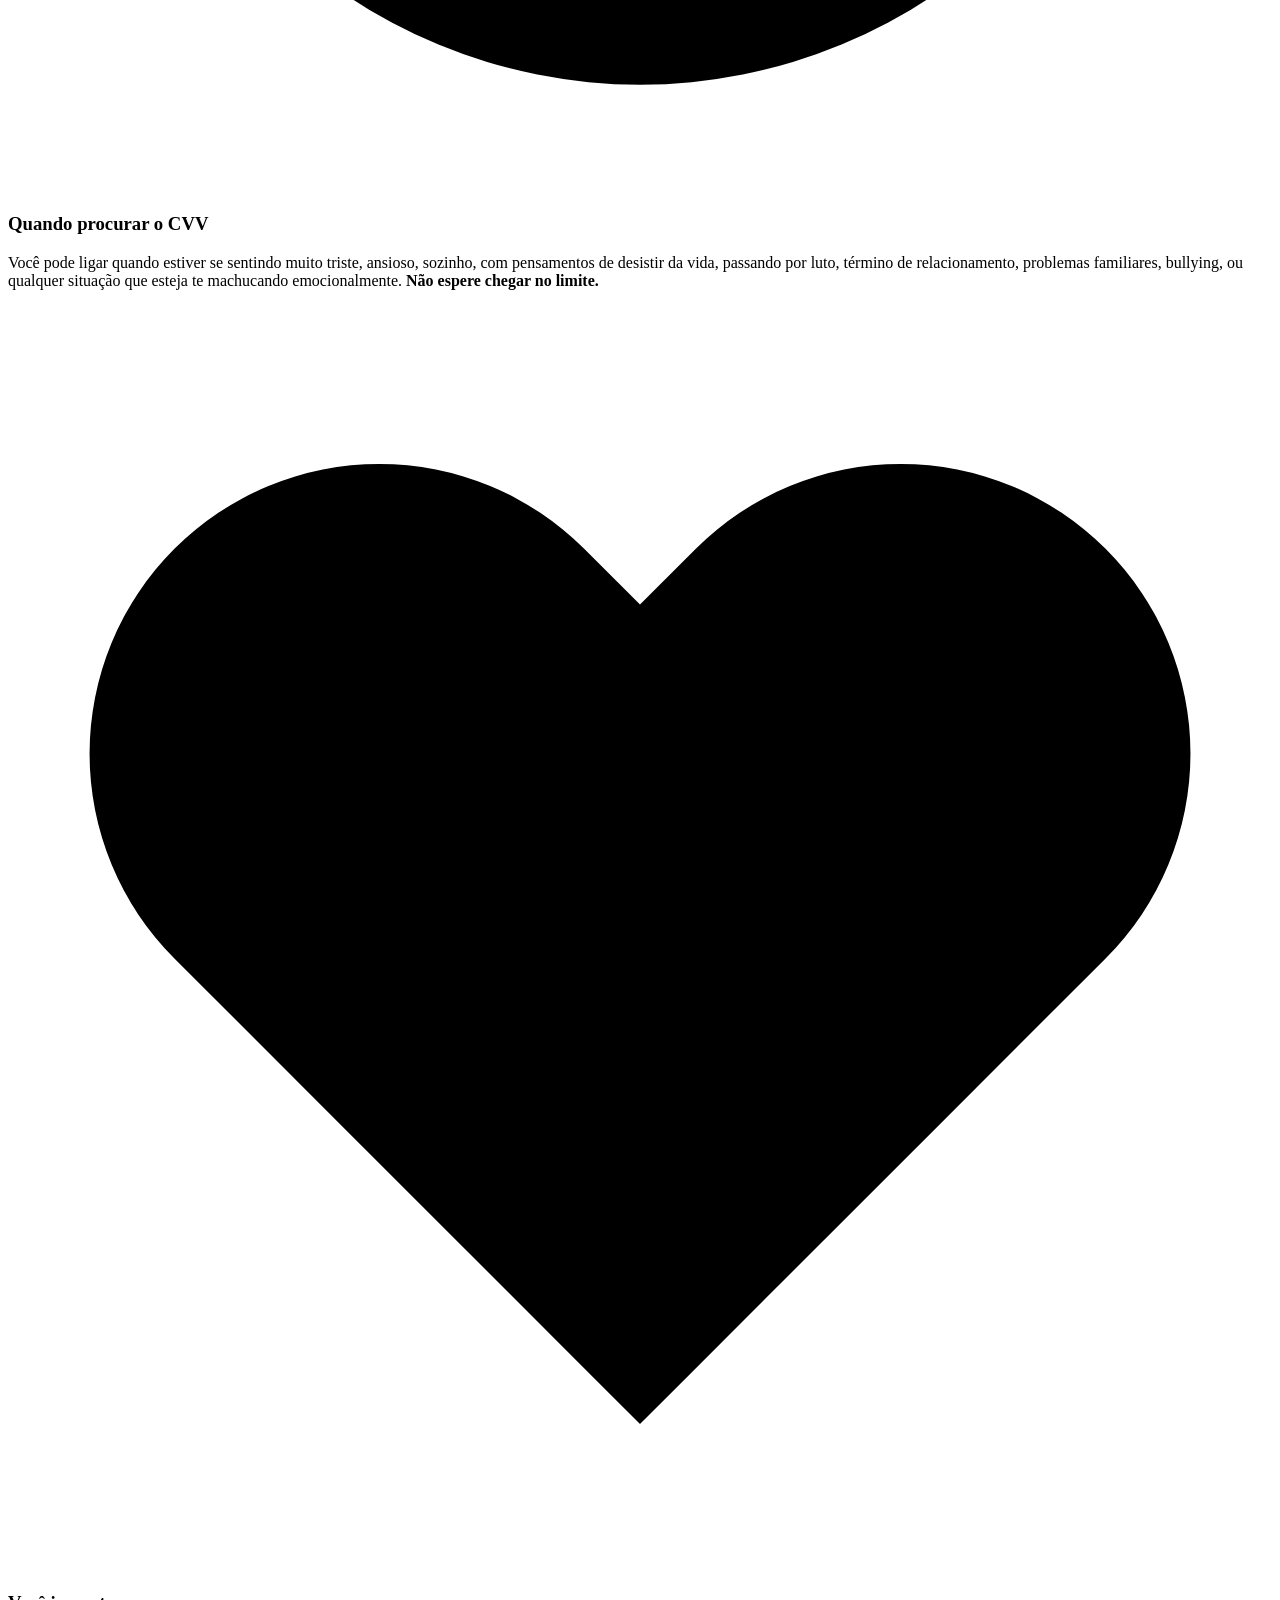
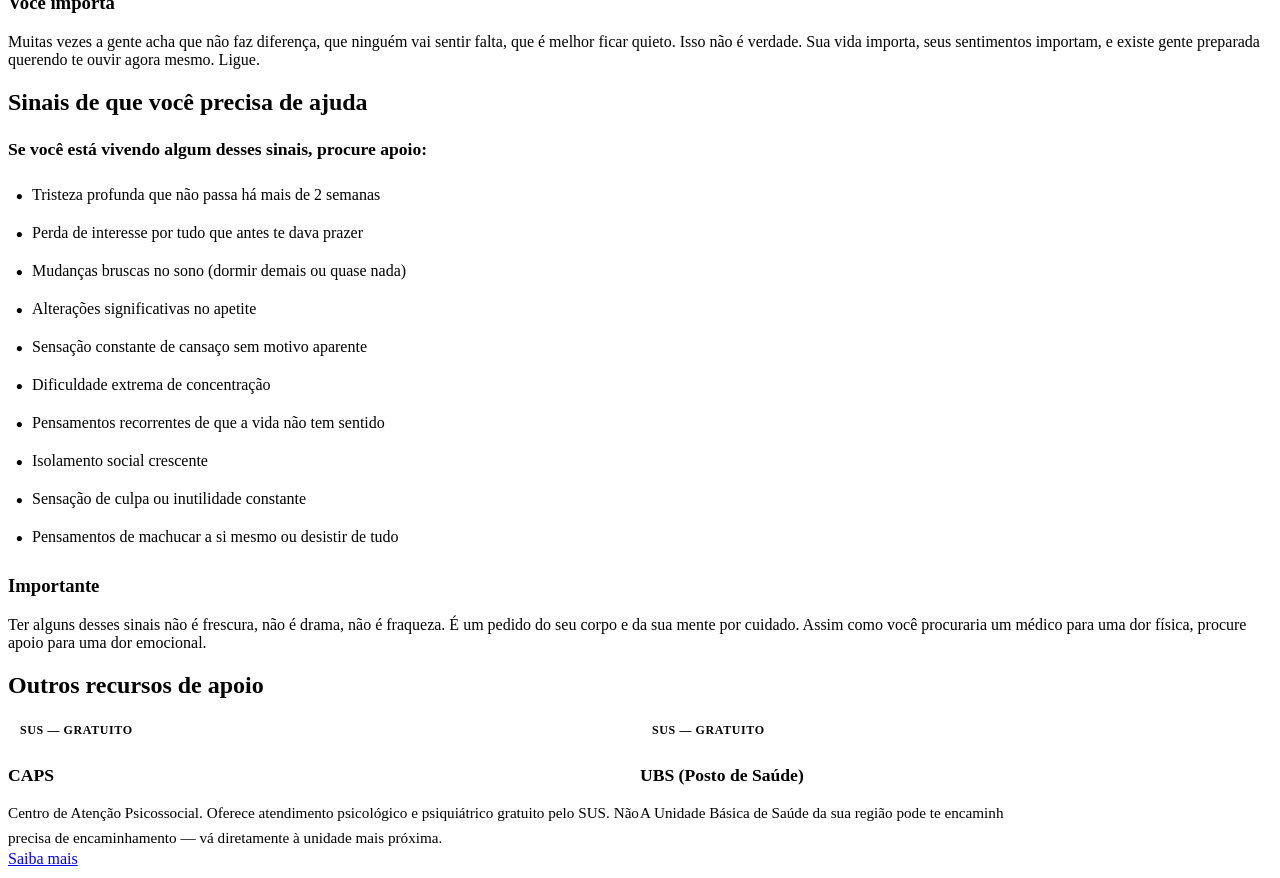
==== commit 7cd83b42: "Update apoio.html" ====
--- a/apoio.html
+++ b/apoio.html
@@ -3,7 +3,7 @@
 <head>
     <meta charset="UTF-8">
     <meta name="viewport" content="width=device-width, initial-scale=1.0">
-    <meta name="description" content="Recursos de apoio e saúde mental">
+    <meta name="description" content="Recursos de apoio emocional, saúde mental e ajuda profissional gratuita">
     <title>Apoio | Revya+</title>
     <link rel="stylesheet" href="style.css">
 </head>
@@ -14,54 +14,95 @@
             <span class="page-indicator">06 / Apoio</span>
         </nav>
 
-        <section class="hero">
+        <section class="subpage-hero">
+            <span class="hero-tag">Área 06</span>
             <h1>Você não precisa<br>resolver tudo sozinho.</h1>
-            <p class="subtitle">Se estiver passando por um momento difícil, sentir que a desmotivação virou algo mais pesado, procurar ajuda é um ato de coragem, não de fraqueza.</p>
+            <p class="subtitle">Se estiver passando por um momento difícil, sentir que a desmotivação virou algo mais pesado, ou simplesmente precisar falar com alguém — procurar ajuda é um ato de coragem, não de fraqueza.</p>
+        </section>
+
+        <!-- CVV EM DESTAQUE -->
+        <section class="callout-urgent">
+            <h3>Se você precisa falar com alguém AGORA</h3>
+            <p>O <strong>CVV — Centro de Valorização da Vida</strong> oferece apoio emocional gratuito, sigiloso e 24 horas por dia, para qualquer pessoa que esteja sentindo angústia, solidão, pensamentos ruins ou vontade de desistir.</p>
+            <div class="phone-number">188</div>
+            <p><strong>Ligue 188</strong> — ligação gratuita de qualquer telefone, fixo ou celular, em todo o Brasil. Você não precisa se identificar, não precisa explicar tudo de uma vez, não precisa ter vergonha. Do outro lado tem uma pessoa treinada para te ouvir sem julgar.</p>
+            <div style="margin-top: var(--spacing-md); display: flex; gap: var(--spacing-sm); flex-wrap: wrap;">
+                <a href="https://www.cvv.org.br/chat" target="_blank" class="btn-primary">Conversar por chat</a>
+                <a href="https://www.cvv.org.br/" target="_blank" class="btn-secondary">Site do CVV</a>
+            </div>
         </section>
 
         <section class="section">
-            <h2 class="section-title">Recursos de Apoio</h2>
+            <h2 class="section-title">Sobre o CVV</h2>
             
-            <div class="callout">
-                <h3>CVV - Centro de Valorização da Vida</h3>
-                <p>Ligue <strong>188</strong> (ligação gratuita em todo o Brasil). O atendimento é 24 horas, sigiloso e feito por voluntários treinados para ouvir sem julgar. Você também pode conversar por chat ou e-mail.</p>
-                <a href="https://www.cvv.org.br/" target="_blank" class="btn-primary">Acessar Chat</a>
-            </div>
-
             <div class="content-card">
                 <div class="card-icon">
-                    <svg viewBox="0 0 24 24"><path d="M22 12h-4l-3 9L9 3l-3 9H2"/></svg>
+                    <svg viewBox="0 0 24 24"><path d="M22 16.92v3a2 2 0 0 1-2.18 2 19.79 19.79 0 0 1-8.63-3.07 19.5 19.5 0 0 1-6-6 19.79 19.79 0 0 1-3.07-8.67A2 2 0 0 1 4.11 2h3a2 2 0 0 1 2 1.72 12.84 12.84 0 0 0 .7 2.81 2 2 0 0 1-.45 2.11L8.09 9.91a16 16 0 0 0 6 6l1.27-1.27a2 2 0 0 1 2.11-.45 12.84 12.84 0 0 0 2.81.7A2 2 0 0 1 22 16.92z"/></svg>
                 </div>
                 <div class="card-content">
-                    <h3>CAPS (Centro de Atenção Psicossocial)</h3>
-                    <p>Serviço público de saúde mental gratuito. Você não precisa de encaminhamento para buscar informações na unidade mais próxima da sua casa. Atendimento psicológico e psiquiátrico disponíveis.</p>
+                    <h3>Como funciona o atendimento</h3>
+                    <p>O CVV atende por <strong>telefone (188)</strong>, <strong>chat online</strong> e <strong>e-mail</strong>. São mais de 1.300 voluntários treinados em mais de 130 postos de atendimento em todo o Brasil. O atendimento é sigiloso, sem julgamento e focado em escuta ativa. Você pode falar sobre qualquer coisa — não precisa estar em crise para ligar.</p>
                 </div>
             </div>
 
             <div class="content-card">
                 <div class="card-icon">
-                    <svg viewBox="0 0 24 24"><path d="M21 15a2 2 0 0 1-2 2H7l-4 4V5a2 2 0 0 1 2-2h14a2 2 0 0 1 2 2z"/></svg>
+                    <svg viewBox="0 0 24 24"><circle cx="12" cy="12" r="10"/><line x1="12" y1="8" x2="12" y2="12"/><line x1="12" y1="16" x2="12.01" y2="16"/></svg>
                 </div>
                 <div class="card-content">
-                    <h3>Converse com Alguém de Confiança</h3>
-                    <p>Um amigo, familiar, professor ou orientador educacional. Muitas vezes, apenas colocar para fora o que você está sentindo já alivia uma grande parte do peso.</p>
+                    <h3>Quando procurar o CVV</h3>
+                    <p>Você pode ligar quando estiver se sentindo muito triste, ansioso, sozinho, com pensamentos de desistir da vida, passando por luto, término de relacionamento, problemas familiares, bullying, ou qualquer situação que esteja te machucando emocionalmente. <strong>Não espere chegar no limite.</strong></p>
                 </div>
             </div>
 
             <div class="content-card">
                 <div class="card-icon">
-                    <svg viewBox="0 0 24 24"><circle cx="12" cy="12" r="10"/><path d="M8 14s1.5 2 4 2 4-2 4-2"/><line x1="9" y1="9" x2="9.01" y2="9"/><line x1="15" y1="9" x2="15.01" y2="9"/></svg>
+                    <svg viewBox="0 0 24 24"><path d="M20.84 4.61a5.5 5.5 0 0 0-7.78 0L12 5.67l-1.06-1.06a5.5 5.5 0 0 0-7.78 7.78l1.06 1.06L12 21.23l7.78-7.78 1.06-1.06a5.5 5.5 0 0 0 0-7.78z"/></svg>
                 </div>
                 <div class="card-content">
-                    <h3>Apps de Meditação e Mindfulness</h3>
-                    <p>Aplicativos como "Calm" e "Headspace" oferecem meditações guiadas gratuitas para reduzir ansiedade e melhorar o foco. Versões em português disponíveis.</p>
+                    <h3>Você importa</h3>
+                    <p>Muitas vezes a gente acha que não faz diferença, que ninguém vai sentir falta, que é melhor ficar quieto. Isso não é verdade. Sua vida importa, seus sentimentos importam, e existe gente preparada querendo te ouvir agora mesmo. Ligue.</p>
                 </div>
             </div>
         </section>
 
-        <footer>
-            <p><em>Revya+ é uma iniciativa educacional e de orientação. Não substitui o atendimento profissional de psicólogos ou médicos.</em></p>
-        </footer>
-    </div>
-</body>
-</html>
+        <section class="section">
+            <h2 class="section-title">Sinais de que você precisa de ajuda</h2>
+            
+            <div class="alerts-list">
+                <h4>Se você está vivendo algum desses sinais, procure apoio:</h4>
+                <ul>
+                    <li>Tristeza profunda que não passa há mais de 2 semanas</li>
+                    <li>Perda de interesse por tudo que antes te dava prazer</li>
+                    <li>Mudanças bruscas no sono (dormir demais ou quase nada)</li>
+                    <li>Alterações significativas no apetite</li>
+                    <li>Sensação constante de cansaço sem motivo aparente</li>
+                    <li>Dificuldade extrema de concentração</li>
+                    <li>Pensamentos recorrentes de que a vida não tem sentido</li>
+                    <li>Isolamento social crescente</li>
+                    <li>Sensação de culpa ou inutilidade constante</li>
+                    <li>Pensamentos de machucar a si mesmo ou desistir de tudo</li>
+                </ul>
+            </div>
+
+            <div class="callout">
+                <h3>Importante</h3>
+                <p>Ter alguns desses sinais não é frescura, não é drama, não é fraqueza. É um pedido do seu corpo e da sua mente por cuidado. Assim como você procuraria um médico para uma dor física, procure apoio para uma dor emocional.</p>
+            </div>
+        </section>
+
+        <section class="section">
+            <h2 class="section-title">Outros recursos de apoio</h2>
+            
+            <div class="resources-expanded">
+                <div class="resource-item">
+                    <span class="resource-tag">SUS — Gratuito</span>
+                    <h4>CAPS</h4>
+                    <p>Centro de Atenção Psicossocial. Oferece atendimento psicológico e psiquiátrico gratuito pelo SUS. Não precisa de encaminhamento — vá diretamente à unidade mais próxima.</p>
+                    <a href="https://www.gov.br/saude/pt-br/assuntos/saude-de-a-a-z/s/saude-mental/caps" target="_blank" class="btn-primary">Saiba mais</a>
+                </div>
+
+                <div class="resource-item">
+                    <span class="resource-tag">SUS — Gratuito</span>
+                    <h4>UBS (Posto de Saúde)</h4>
+                    <p>A Unidade Básica de Saúde da sua região pode te encaminh
--- a/style.css
+++ b/style.css
@@ -1,255 +1,98 @@
-/* ===================================
-   REVYA+ | Design System
-   Moderno • Minimalista • Tecnológico
-   =================================== */
-
-@import url('https://fonts.googleapis.com/css2?family=Inter:wght@300;400;500;600;700&display=swap');
-
-:root {
-  /* Paleta Principal */
-  --bg-primary: #0A0A0A;
-  --bg-secondary: #111111;
-  --bg-tertiary: #1A1A1A;
-  --bg-card: #0F0F0F;
-  
-  /* Texto */
-  --text-primary: #FFFFFF;
-  --text-secondary: #A0A0A0;
-  --text-tertiary: #666666;
-  
-  /* Accent */
-  --accent: #00D4FF;
-  --accent-hover: #00B8E6;
-  --accent-glow: rgba(0, 212, 255, 0.15);
-  
-  /* Bordas e Divisores */
-  --border: #222222;
-  --border-hover: #333333;
-  
-  /* Espaçamento */
-  --spacing-xs: 8px;
-  --spacing-sm: 16px;
-  --spacing-md: 24px;
-  --spacing-lg: 40px;
-  --spacing-xl: 64px;
-  
-  /* Tipografia */
-  --font-main: 'Inter', -apple-system, BlinkMacSystemFont, 'Segoe UI', sans-serif;
-  
-  /* Transições */
-  --transition: all 0.2s cubic-bezier(0.4, 0, 0.2, 1);
-}
-
-* {
-  margin: 0;
-  padding: 0;
-  box-sizing: border-box;
-}
-
-html {
-  scroll-behavior: smooth;
-}
-
-body {
-  font-family: var(--font-main);
-  background-color: var(--bg-primary);
-  color: var(--text-primary);
+/* =========================================
+   MELHORIAS GLOBAIS
+   ========================================= */
+
+/* Callout especial CVV */
+.callout-urgent {
+  background: linear-gradient(135deg, #FEF3C7 0%, #FDE68A 100%);
+  border: 2px solid #F59E0B;
+  border-radius: 16px;
+  padding: var(--spacing-xl);
+  margin: var(--spacing-lg) 0;
+  position: relative;
+  overflow: hidden;
+}
+
+.callout-urgent::before {
+  content: "";
+  position: absolute;
+  top: 0; left: 0;
+  width: 6px; height: 100%;
+  background: #F59E0B;
+}
+
+.callout-urgent h3 {
+  color: #92400E;
+  font-size: 1.4rem;
+  font-weight: 700;
+  margin-bottom: var(--spacing-sm);
+}
+
+.callout-urgent .phone-number {
+  font-size: 3rem;
+  font-weight: 800;
+  color: #92400E;
+  letter-spacing: -0.02em;
+  margin: var(--spacing-md) 0;
+  font-family: var(--font-mono, monospace);
+}
+
+.callout-urgent p {
+  color: #78350F;
+  font-size: 1.05rem;
   line-height: 1.7;
-  font-weight: 400;
-  -webkit-font-smoothing: antialiased;
-  -moz-osx-font-smoothing: grayscale;
-}
-
-/* Container Principal */
-.container {
-  max-width: 900px;
-  margin: 0 auto;
-  padding: var(--spacing-xl) var(--spacing-md);
-}
-
-/* Navegação */
-.nav-header {
-  display: flex;
-  align-items: center;
-  justify-content: space-between;
-  margin-bottom: var(--spacing-xl);
-  padding-bottom: var(--spacing-md);
-  border-bottom: 1px solid var(--border);
-}
-
-.back-link {
-  display: inline-flex;
-  align-items: center;
-  gap: 8px;
-  color: var(--text-secondary);
-  text-decoration: none;
-  font-size: 0.9rem;
-  font-weight: 500;
-  transition: var(--transition);
-  letter-spacing: 0.02em;
-}
-
-.back-link:hover {
-  color: var(--accent);
-}
-
-.back-link::before {
-  content: "←";
-  font-size: 1.1rem;
-}
-
-.page-indicator {
-  font-size: 0.85rem;
-  color: var(--text-tertiary);
-  text-transform: uppercase;
-  letter-spacing: 0.1em;
-  font-weight: 500;
-}
-
-/* Hero Section */
-.hero {
-  margin-bottom: var(--spacing-xl);
-}
-
-.hero h1 {
-  font-size: clamp(2.5rem, 5vw, 3.5rem);
-  font-weight: 700;
-  line-height: 1.1;
-  letter-spacing: -0.03em;
-  margin-bottom: var(--spacing-md);
-  background: linear-gradient(135deg, var(--text-primary) 0%, var(--text-secondary) 100%);
-  -webkit-background-clip: text;
-  -webkit-text-fill-color: transparent;
-  background-clip: text;
-}
-
-.hero .subtitle {
-  font-size: 1.15rem;
-  color: var(--text-secondary);
-  line-height: 1.6;
-  max-width: 700px;
-  font-weight: 400;
-}
-
-/* Seções */
-.section {
-  margin-bottom: var(--spacing-xl);
-}
-
-.section-title {
-  font-size: 0.85rem;
-  color: var(--accent);
-  text-transform: uppercase;
-  letter-spacing: 0.15em;
-  font-weight: 600;
-  margin-bottom: var(--spacing-lg);
-  display: flex;
-  align-items: center;
-  gap: 12px;
-}
-
-.section-title::before {
-  content: "";
-  width: 24px;
-  height: 1px;
-  background: var(--accent);
-}
-
-/* Cards de Conteúdo - COM ÍCONES SVG */
-.content-card {
-  background: var(--bg-card);
+}
+
+/* Lista de sinais/alertas */
+.alerts-list {
+  background: var(--bg-secondary);
   border: 1px solid var(--border);
   border-radius: 12px;
   padding: var(--spacing-lg);
-  margin-bottom: var(--spacing-md);
-  transition: var(--transition);
+  margin: var(--spacing-md) 0;
+}
+
+.alerts-list h4 {
+  font-size: 1.1rem;
+  font-weight: 600;
+  color: var(--text-primary);
+  margin-bottom: var(--spacing-sm);
+}
+
+.alerts-list ul {
+  list-style: none;
+  padding: 0;
+}
+
+.alerts-list li {
+  padding: 10px 0;
+  padding-left: 24px;
   position: relative;
-  overflow: hidden;
-  display: flex;
-  gap: var(--spacing-md);
-}
-
-.content-card::before {
-  content: "";
+  color: var(--text-secondary);
+  border-bottom: 1px solid var(--border);
+}
+
+.alerts-list li:last-child { border-bottom: none; }
+
+.alerts-list li::before {
+  content: "•";
   position: absolute;
-  top: 0;
-  left: 0;
-  width: 3px;
-  height: 100%;
-  background: var(--accent);
-  opacity: 0;
-  transition: var(--transition);
-}
-
-.content-card:hover {
-  border-color: var(--border-hover);
-  transform: translateY(-2px);
-}
-
-.content-card:hover::before {
-  opacity: 1;
-}
-
-.card-icon {
-  flex-shrink: 0;
-  width: 48px;
-  height: 48px;
-  background: var(--accent-glow);
-  border: 1px solid var(--accent);
-  border-radius: 10px;
-  display: flex;
-  align-items: center;
-  justify-content: center;
-  transition: var(--transition);
-}
-
-.content-card:hover .card-icon {
-  background: var(--accent);
-  transform: scale(1.05);
-}
-
-.card-icon svg {
-  width: 24px;
-  height: 24px;
-  stroke: var(--accent);
-  fill: none;
-  stroke-width: 2;
-  stroke-linecap: round;
-  stroke-linejoin: round;
-  transition: var(--transition);
-}
-
-.content-card:hover .card-icon svg {
-  stroke: var(--bg-primary);
-}
-
-.card-content {
-  flex: 1;
-}
-
-.content-card h3 {
-  font-size: 1.25rem;
-  font-weight: 600;
-  margin-bottom: var(--spacing-sm);
-  color: var(--text-primary);
-}
-
-.content-card p {
-  color: var(--text-secondary);
-  line-height: 1.7;
-  font-size: 1rem;
-}
-
-/* Grid de Recursos */
-.resources-grid {
+  left: 8px;
+  color: var(--accent-primary);
+  font-weight: 700;
+  font-size: 1.2rem;
+}
+
+/* Grid de recursos expandido */
+.resources-expanded {
   display: grid;
-  grid-template-columns: repeat(auto-fit, minmax(280px, 1fr));
+  grid-template-columns: repeat(auto-fit, minmax(260px, 1fr));
   gap: var(--spacing-md);
   margin-top: var(--spacing-md);
 }
 
-.resource-card {
-  background: var(--bg-secondary);
+.resource-item {
+  background: var(--bg-card);
   border: 1px solid var(--border);
   border-radius: 12px;
   padding: var(--spacing-md);
@@ -258,307 +101,149 @@
   flex-direction: column;
 }
 
-.resource-card:hover {
-  border-color: var(--accent);
-  background: var(--bg-tertiary);
-}
-
-.resource-card h4 {
+.resource-item:hover {
+  border-color: var(--accent-primary);
+  transform: translateY(-3px);
+  box-shadow: var(--shadow-md);
+}
+
+.resource-tag {
+  display: inline-block;
+  background: var(--bg-primary);
+  color: var(--accent-primary);
+  padding: 4px 12px;
+  border-radius: 100px;
+  font-size: 0.75rem;
+  font-weight: 600;
+  text-transform: uppercase;
+  letter-spacing: 0.05em;
+  margin-bottom: var(--spacing-sm);
+  align-self: flex-start;
+}
+
+.resource-item h4 {
   font-size: 1.1rem;
   font-weight: 600;
   margin-bottom: var(--spacing-xs);
   color: var(--text-primary);
 }
 
-.resource-card p {
+.resource-item p {
   color: var(--text-secondary);
   font-size: 0.95rem;
   line-height: 1.6;
-  margin-bottom: var(--spacing-md);
+  margin-bottom: var(--spacing-sm);
   flex-grow: 1;
 }
 
-/* Botões */
-.btn-primary {
-  display: inline-flex;
-  align-items: center;
-  gap: 8px;
-  background: transparent;
-  color: var(--accent);
-  border: 1px solid var(--accent);
-  padding: 12px 24px;
-  border-radius: 8px;
-  text-decoration: none;
-  font-weight: 500;
-  font-size: 0.95rem;
-  transition: var(--transition);
-  letter-spacing: 0.02em;
-}
-
-.btn-primary:hover {
-  background: var(--accent);
-  color: var(--bg-primary);
-  transform: translateY(-1px);
-}
-
-.btn-primary::after {
-  content: "→";
-  transition: var(--transition);
-}
-
-.btn-primary:hover::after {
-  transform: translateX(4px);
-}
-
-/* Callout Box */
-.callout {
-  background: var(--accent-glow);
-  border: 1px solid var(--accent);
-  border-radius: 12px;
-  padding: var(--spacing-lg);
-  margin: var(--spacing-lg) 0;
-}
-
-.callout h3 {
-  color: var(--accent);
-  font-size: 1.15rem;
-  font-weight: 600;
-  margin-bottom: var(--spacing-sm);
-  display: flex;
-  align-items: center;
-  gap: 10px;
-}
-
-.callout p {
-  color: var(--text-secondary);
-  line-height: 1.7;
-}
-
-/* Footer */
-footer {
-  margin-top: var(--spacing-xl);
-  padding-top: var(--spacing-lg);
-  border-top: 1px solid var(--border);
-  text-align: center;
-}
-
-footer p {
-  color: var(--text-tertiary);
-  font-size: 0.9rem;
-  line-height: 1.6;
-}
-
-/* ====================
-   PÁGINA PRINCIPAL
-   ==================== */
-
-/* Hero da Home */
-.home-hero {
-  text-align: center;
-  margin-bottom: var(--spacing-xl);
-  padding: var(--spacing-xl) 0;
-}
-
-.home-hero h1 {
-  font-size: clamp(3rem, 6vw, 4.5rem);
-  font-weight: 700;
-  line-height: 1.05;
-  letter-spacing: -0.04em;
-  margin-bottom: var(--spacing-md);
-  background: linear-gradient(135deg, var(--text-primary) 0%, var(--accent) 100%);
-  -webkit-background-clip: text;
-  -webkit-text-fill-color: transparent;
-  background-clip: text;
-}
-
-.home-hero .tagline {
-  font-size: 1.3rem;
-  color: var(--text-secondary);
-  line-height: 1.6;
-  max-width: 600px;
-  margin: 0 auto var(--spacing-lg);
-  font-weight: 300;
-}
-
-/* Grid de Categorias */
-.categories-grid {
+/* Seção de dicas extras */
+.tips-section {
+  background: var(--bg-tertiary);
+  border-radius: 16px;
+  padding: var(--spacing-xl);
+  margin: var(--spacing-xl) 0;
+}
+
+.tips-section h3 {
+  font-size: 1.5rem;
+  font-weight: 700;
+  margin-bottom: var(--spacing-md);
+  color: var(--text-primary);
+}
+
+.tips-grid {
   display: grid;
-  grid-template-columns: repeat(auto-fit, minmax(250px, 1fr));
+  grid-template-columns: repeat(auto-fit, minmax(240px, 1fr));
   gap: var(--spacing-md);
-  margin-top: var(--spacing-lg);
-}
-
-.category-card {
+}
+
+.tip-item {
   background: var(--bg-card);
   border: 1px solid var(--border);
   border-radius: 12px;
-  padding: var(--spacing-lg);
-  text-decoration: none;
-  transition: var(--transition);
-  position: relative;
-  overflow: hidden;
-  display: flex;
-  flex-direction: column;
-}
-
-.category-card::before {
-  content: "";
-  position: absolute;
-  top: 0;
-  left: 0;
-  width: 100%;
-  height: 3px;
-  background: var(--accent);
-  transform: scaleX(0);
-  transform-origin: left;
-  transition: transform 0.3s ease;
-}
-
-.category-card:hover {
-  border-color: var(--accent);
-  transform: translateY(-4px);
-  background: var(--bg-secondary);
-}
-
-.category-card:hover::before {
-  transform: scaleX(1);
-}
-
-.category-number {
-  font-size: 0.85rem;
-  color: var(--accent);
-  font-weight: 600;
-  letter-spacing: 0.1em;
-  margin-bottom: var(--spacing-sm);
-}
-
-.category-card h3 {
-  font-size: 1.3rem;
-  font-weight: 600;
-  color: var(--text-primary);
-  margin-bottom: var(--spacing-sm);
-}
-
-.category-card p {
+  padding: var(--spacing-md);
+}
+
+.tip-item h4 {
+  font-size: 1.05rem;
+  font-weight: 600;
+  color: var(--accent-primary);
+  margin-bottom: var(--spacing-xs);
+}
+
+.tip-item p {
   color: var(--text-secondary);
   font-size: 0.95rem;
   line-height: 1.6;
-  margin-bottom: var(--spacing-md);
-  flex-grow: 1;
-}
-
-.category-link {
-  color: var(--accent);
-  font-weight: 500;
-  font-size: 0.9rem;
-  display: inline-flex;
-  align-items: center;
-  gap: 6px;
-  transition: var(--transition);
-}
-
-.category-link::after {
-  content: "→";
-  transition: var(--transition);
-}
-
-.category-card:hover .category-link::after {
-  transform: translateX(4px);
-}
-
-/* Seção "Por que existe" */
-.why-section {
+}
+
+/* Seção de próximos passos */
+.next-steps {
   background: var(--bg-secondary);
-  border: 1px solid var(--border);
-  border-radius: 12px;
+  border: 2px solid var(--accent-primary);
+  border-radius: 16px;
   padding: var(--spacing-xl);
   margin: var(--spacing-xl) 0;
-}
-
-.why-section h2 {
-  font-size: 1.8rem;
-  font-weight: 600;
-  margin-bottom: var(--spacing-md);
-  color: var(--text-primary);
-}
-
-.why-section p {
-  color: var(--text-secondary);
-  font-size: 1.05rem;
-  line-height: 1.7;
-  margin-bottom: var(--spacing-md);
-}
-
-.why-section ul {
-  list-style: none;
-  padding: 0;
-}
-
-.why-section li {
-  color: var(--text-secondary);
-  padding-left: 24px;
-  margin-bottom: 12px;
-  position: relative;
-}
-
-.why-section li::before {
-  content: "—";
-  position: absolute;
-  left: 0;
-  color: var(--accent);
-  font-weight: 600;
-}
-
-/* Responsivo */
+  text-align: center;
+}
+
+.next-steps h3 {
+  font-size: 1.6rem;
+  font-weight: 700;
+  color: var(--text-primary);
+  margin-bottom: var(--spacing-sm);
+}
+
+.next-steps p {
+  color: var(--text-secondary);
+  font-size: 1.1rem;
+  margin-bottom: var(--spacing-md);
+  max-width: 600px;
+  margin-left: auto;
+  margin-right: auto;
+}
+
+/* Hero das subpáginas melhorado */
+.subpage-hero {
+  margin-bottom: var(--spacing-xl);
+  padding-bottom: var(--spacing-lg);
+  border-bottom: 2px solid var(--border);
+}
+
+.subpage-hero .hero-tag {
+  display: inline-block;
+  background: var(--accent-primary);
+  color: white;
+  padding: 6px 16px;
+  border-radius: 100px;
+  font-size: 0.85rem;
+  font-weight: 600;
+  margin-bottom: var(--spacing-md);
+  letter-spacing: 0.02em;
+}
+
+.subpage-hero h1 {
+  font-size: clamp(2.5rem, 5vw, 3.8rem);
+  font-weight: 800;
+  line-height: 1.1;
+  letter-spacing: -0.03em;
+  margin-bottom: var(--spacing-md);
+  color: var(--text-primary);
+}
+
+.subpage-hero .subtitle {
+  font-size: 1.25rem;
+  color: var(--text-secondary);
+  line-height: 1.6;
+  max-width: 750px;
+}
+
+/* Responsivo para novos componentes */
 @media (max-width: 768px) {
-  .container {
-    padding: var(--spacing-lg) var(--spacing-sm);
-  }
-  
-  .hero h1, .home-hero h1 {
-    font-size: 2rem;
-  }
-  
-  .hero .subtitle, .home-hero .tagline {
-    font-size: 1rem;
-  }
-  
-  .content-card {
-    padding: var(--spacing-md);
-    flex-direction: column;
-  }
-  
-  .resources-grid, .categories-grid {
-    grid-template-columns: 1fr;
-  }
-  
-  .nav-header {
-    flex-direction: column;
-    align-items: flex-start;
-    gap: var(--spacing-sm);
-  }
-  
-  .why-section {
-    padding: var(--spacing-lg);
-  }
-}
-
-/* Animações sutis */
-@keyframes fadeInUp {
-  from {
-    opacity: 0;
-    transform: translateY(20px);
-  }
-  to {
-    opacity: 1;
-    transform: translateY(0);
-  }
-}
-
-.hero, .content-card, .resource-card, .category-card {
-  animation: fadeInUp 0.6s ease-out backwards;
-}
-
-.content-card:nth-child(1) { animation-delay: 0.1s; }
-.content-card:nth-child(2) { animation-delay: 0.2s; }
-.content-card:nth-child(3) { animation-delay: 0.3s; }
+  .callout-urgent { padding: var(--spacing-lg); }
+  .callout-urgent .phone-number { font-size: 2.2rem; }
+  .tips-section { padding: var(--spacing-lg); }
+  .next-steps { padding: var(--spacing-lg); }
+  .resources-expanded { grid-template-columns: 1fr; }
+  .tips-grid { grid-template-columns: 1fr; }
+}
